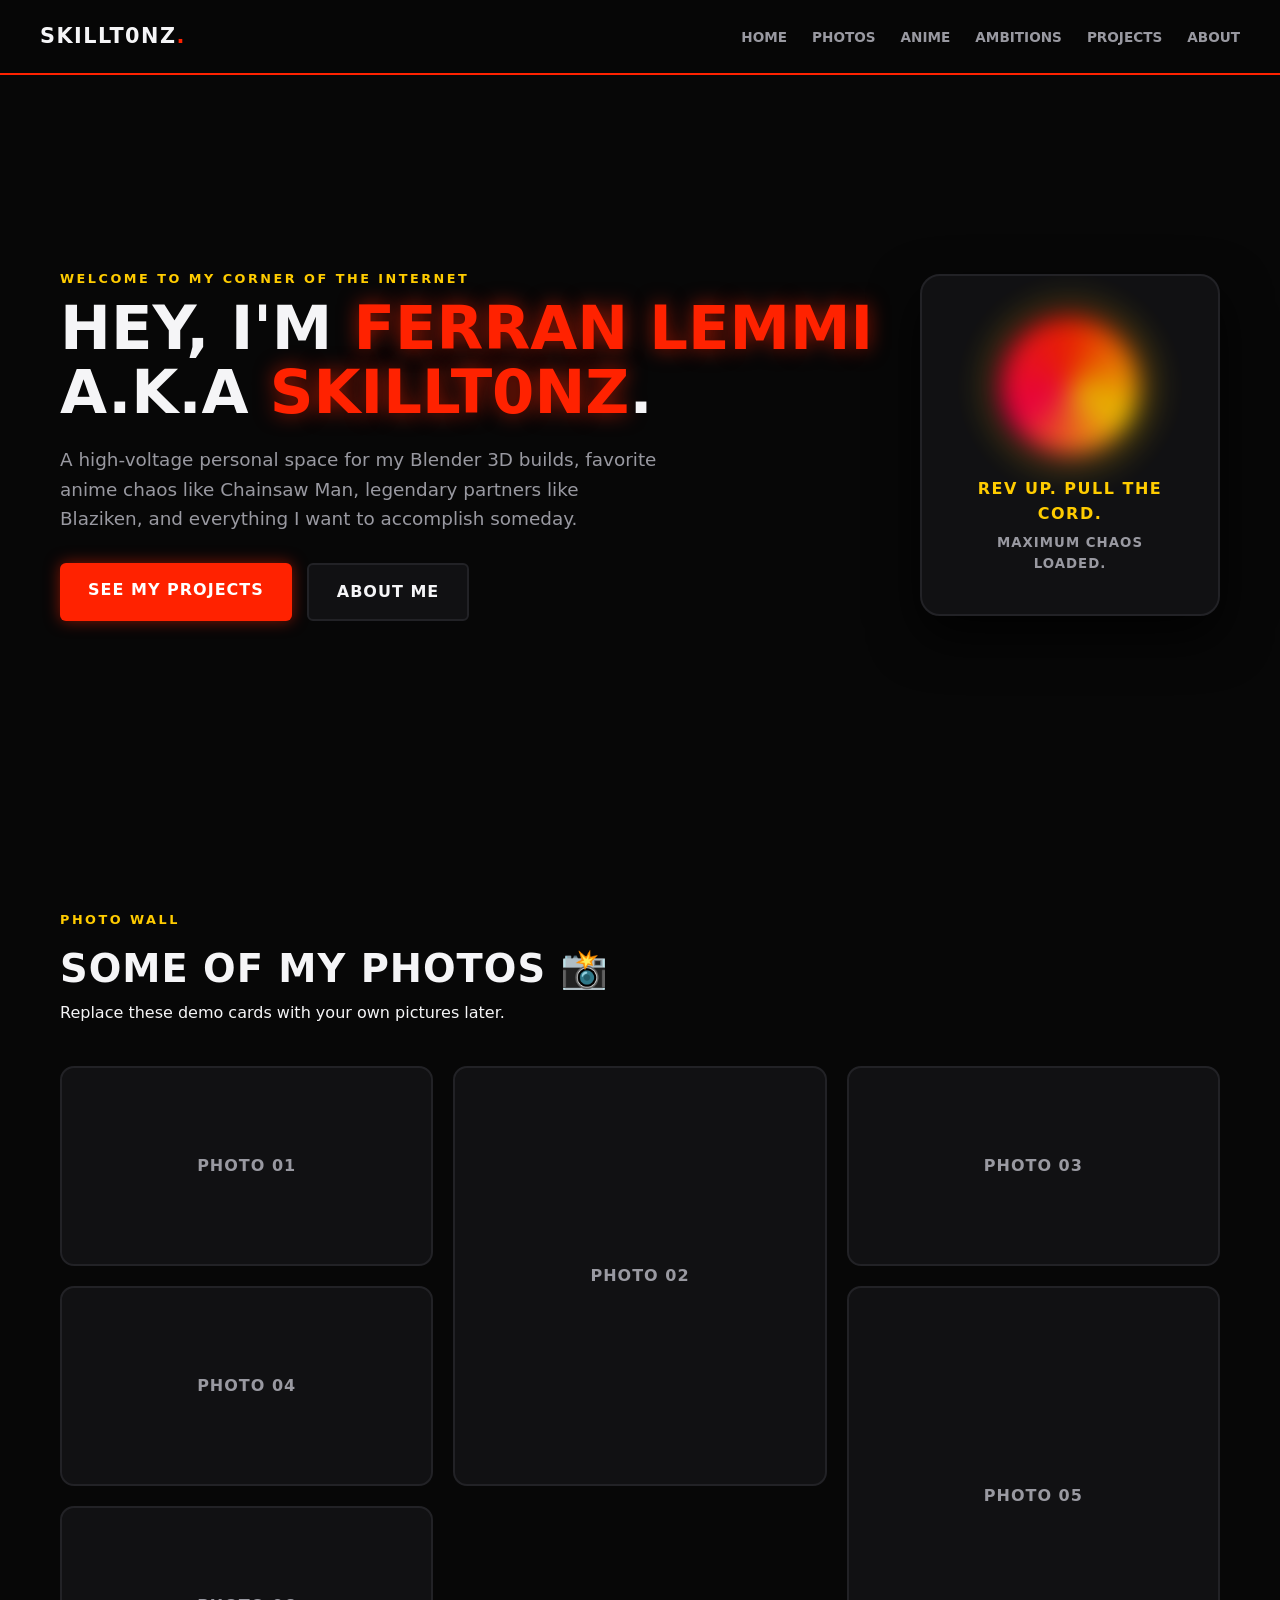
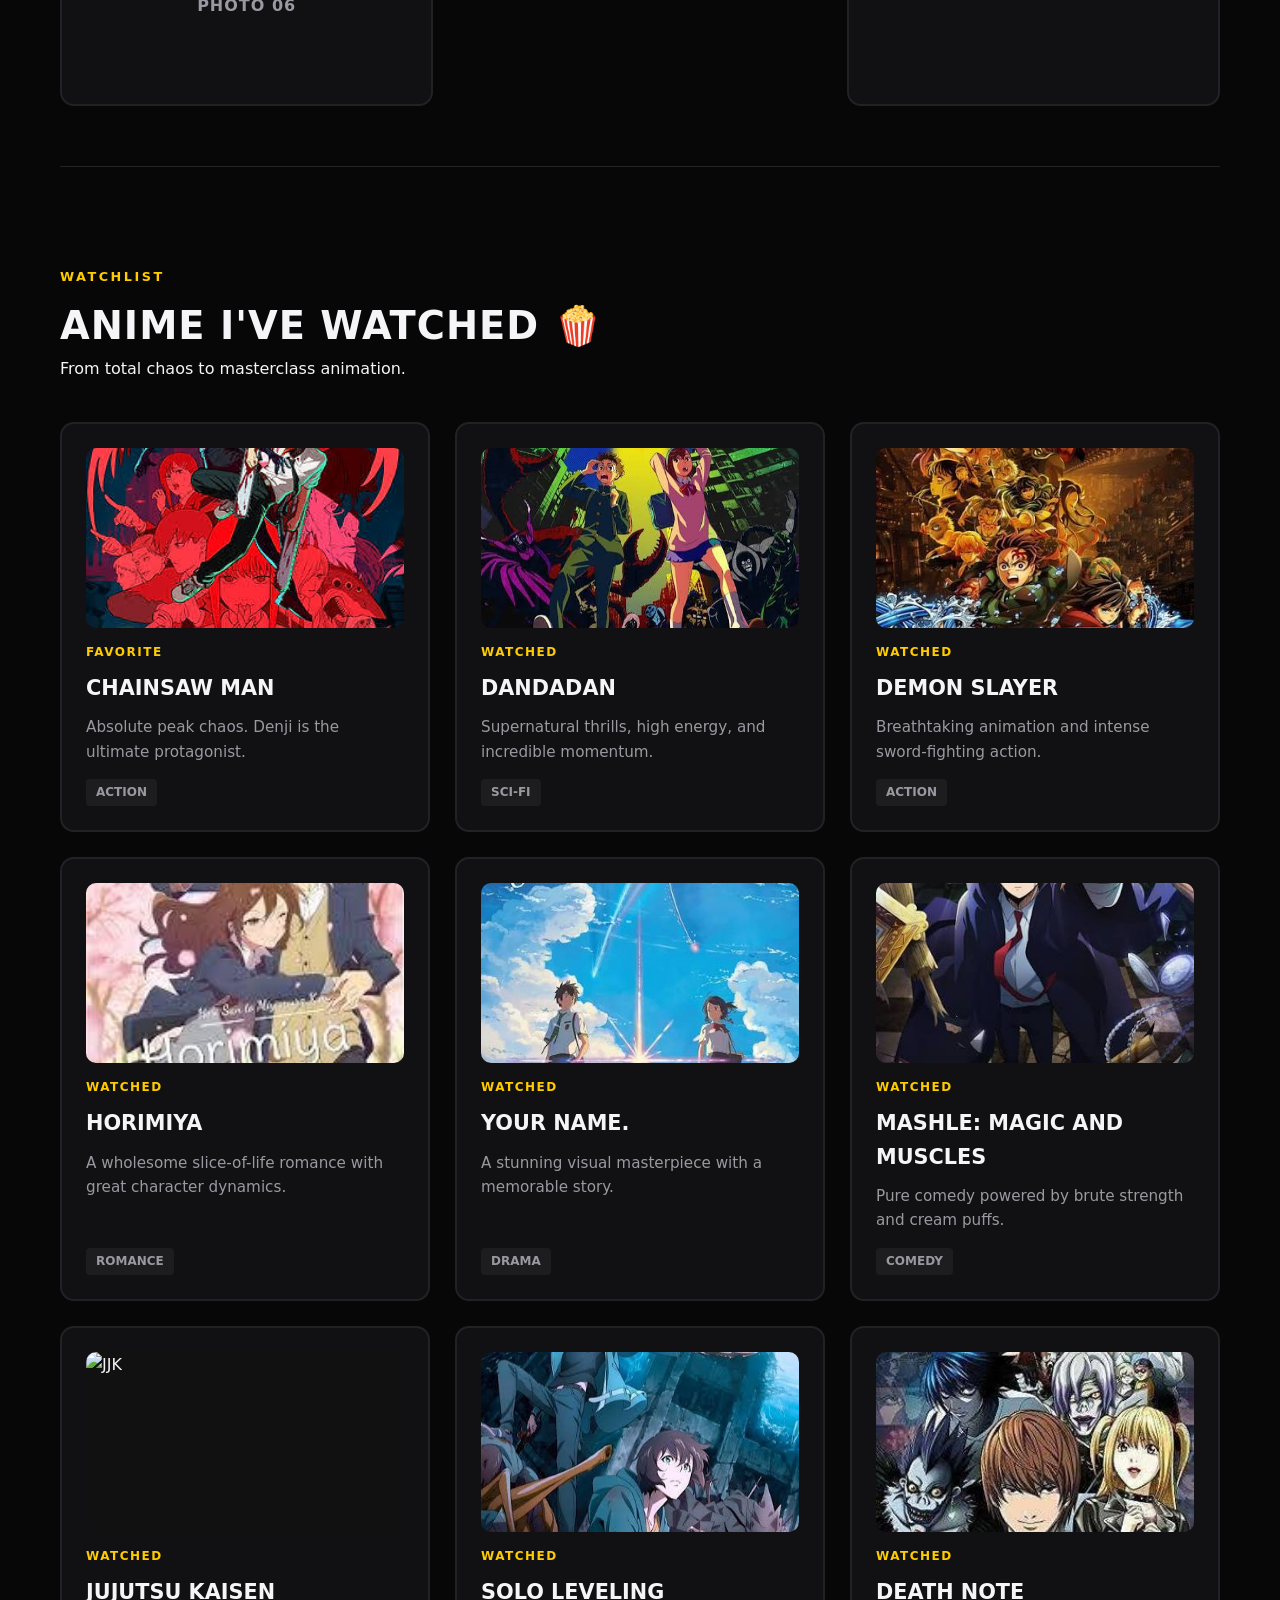
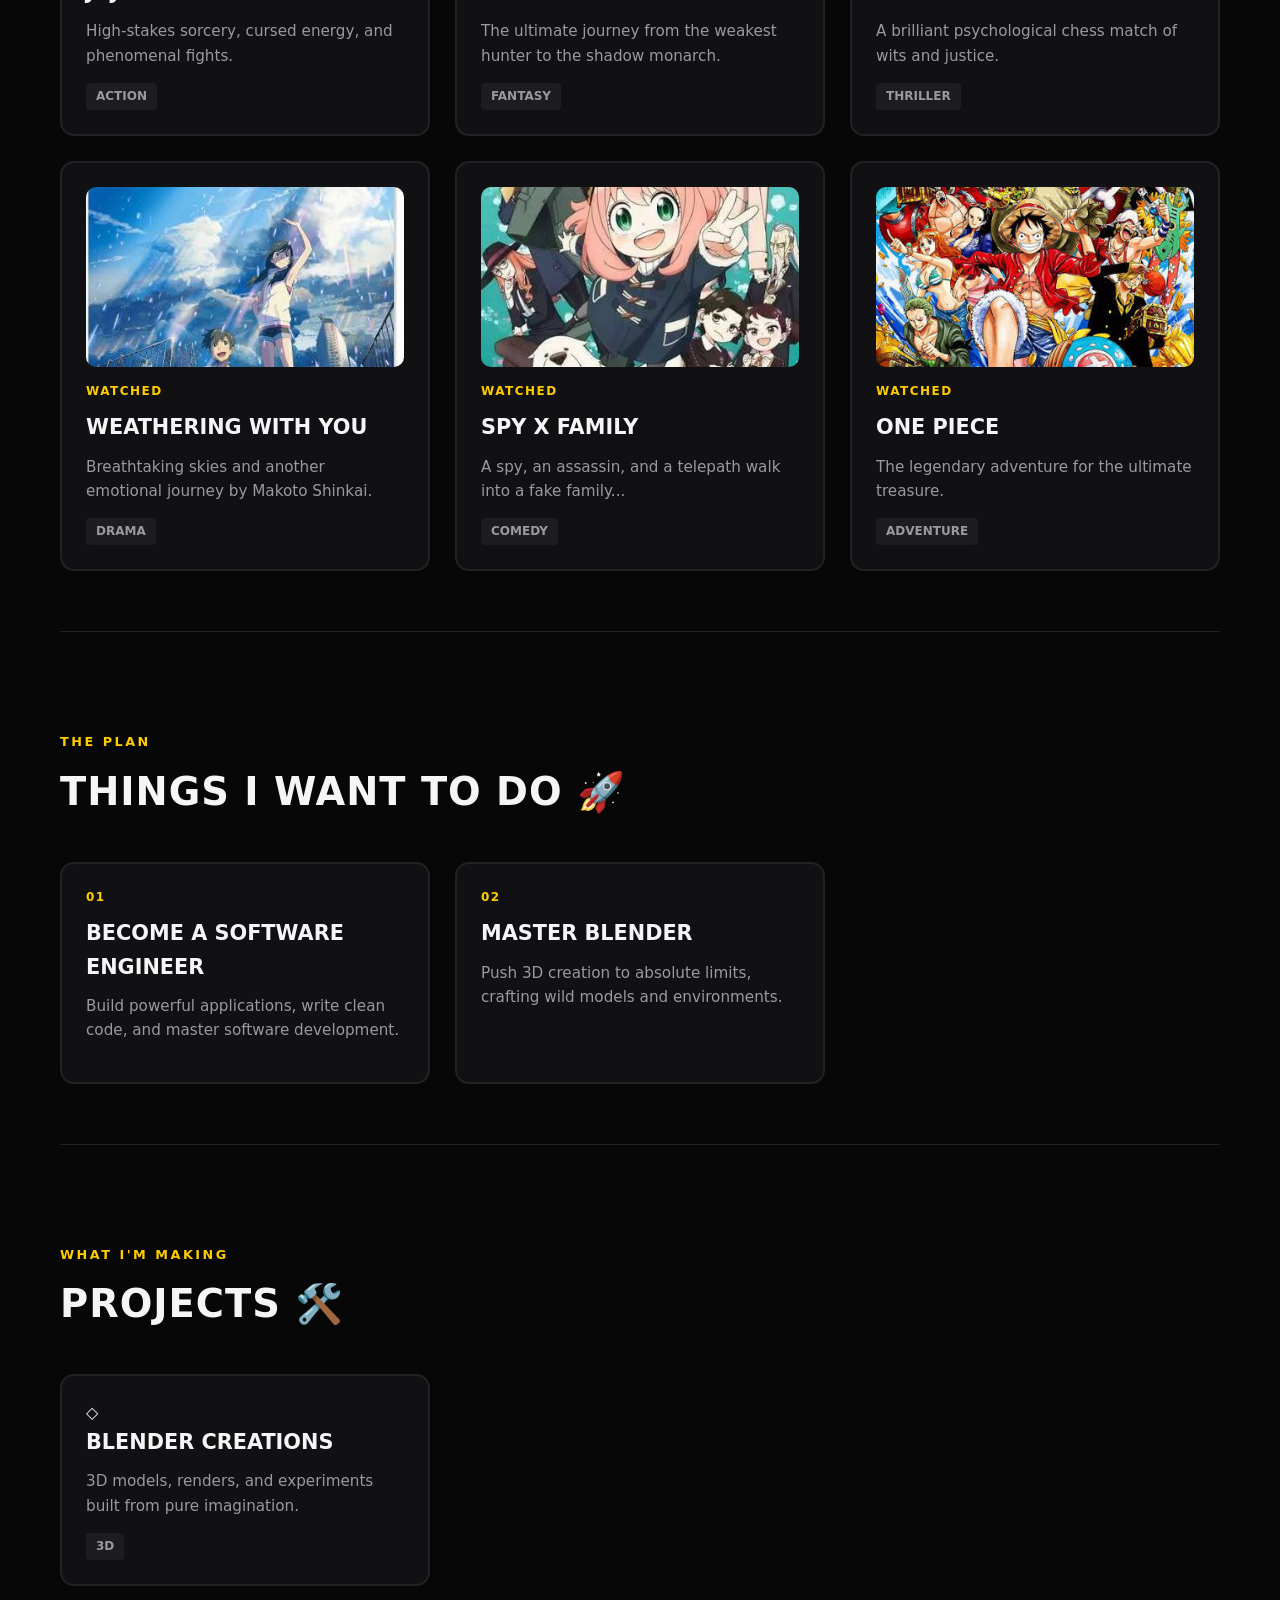
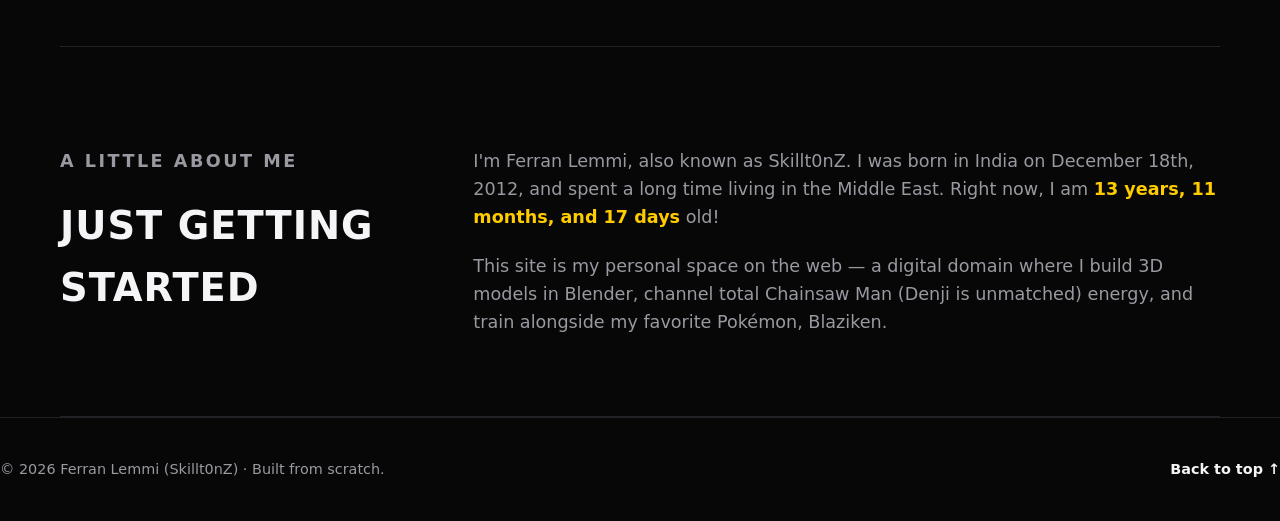
==== index.html @ 0737b14d "Add files via upload" ====
<!DOCTYPE html>
<html lang="en">
<head>
<meta charset="UTF-8"><meta name="viewport" content="width=device-width, initial-scale=1.0">
<title>Ferran Lemmi (Skillt0nZ) — The Chainsaw Domain</title>
<style>
  :root {
    --bg: #070707;
    --card-bg: #111113;
    --text: #f5f5f7;
    --text-muted: #9999a1;
    --accent: #ff2200;
    --accent2: #ffcc00;
    --border: #222226;
  }
  
  * { box-sizing: border-box; margin: 0; padding: 0; font-family: system-ui, -apple-system, sans-serif; scroll-behavior: smooth; }
  body { background-color: var(--bg); color: var(--text); line-height: 1.6; }

  header.nav {
    position: fixed; top: 0; left: 0; width: 100%; display: flex; justify-content: space-between; align-items: center;
    padding: 20px 40px; background: rgba(7, 7, 7, 0.9); backdrop-filter: blur(12px); border-bottom: 2px solid var(--accent); z-index: 1000;
  }
  .logo { font-weight: 900; font-size: 1.3rem; color: var(--text); text-decoration: none; letter-spacing: 1.5px; text-transform: uppercase; }
  .logo span { color: var(--accent); }
  nav a { color: var(--text-muted); text-decoration: none; margin-left: 25px; font-weight: 700; font-size: 0.85rem; text-transform: uppercase; transition: color 0.2s; }
  nav a:hover { color: var(--accent2); }

  main { max-width: 1200px; margin: 0 auto; padding: 0 20px; }
  
  .section { padding: 100px 0 60px 0; border-bottom: 1px solid var(--border); }
  .section-heading { margin-bottom: 40px; }
  .eyebrow { color: var(--accent2); font-size: 0.8rem; font-weight: 900; letter-spacing: 2.5px; text-transform: uppercase; margin-bottom: 8px; }
  h2 { font-size: 2.4rem; font-weight: 900; text-transform: uppercase; letter-spacing: 1px; }

  .hero { min-height: 90vh; display: flex; align-items: center; justify-content: space-between; padding-top: 80px; gap: 40px; }
  .hero h1 { font-size: 3.8rem; font-weight: 900; line-height: 1.05; margin-bottom: 20px; text-transform: uppercase; }
  .hero h1 span { color: var(--accent); text-shadow: 0 0 20px rgba(255,34,0,0.6); }
  .hero-text { color: var(--text-muted); font-size: 1.15rem; max-width: 600px; margin-bottom: 30px; }
  .buttons { display: flex; gap: 15px; }
  .button { padding: 14px 28px; border-radius: 6px; font-weight: 800; text-decoration: none; text-transform: uppercase; letter-spacing: 1px; transition: transform 0.2s, background 0.2s; }
  .button.primary { background: var(--accent); color: white; box-shadow: 0 0 15px rgba(255,34,0,0.5); }
  .button.secondary { background: var(--card-bg); color: var(--text); border: 2px solid var(--border); }
  .button:hover { transform: translateY(-3px); }

  .hero-card {
    background: var(--card-bg); border: 2px solid var(--border); border-radius: 20px; padding: 40px;
    display: flex; flex-direction: column; align-items: center; text-align: center; min-width: 300px; box-shadow: 0 20px 50px rgba(0,0,0,0.8);
  }
  
  .hero-card .orb {
    width: 140px; height: 140px;
    background: conic-gradient(from 0deg at 50% 50%, var(--accent), var(--accent2), #ff0044, var(--accent));
    border-radius: 50%; position: relative; filter: blur(12px); opacity: 0.9;
    animation: spinOrb 4s linear infinite, pulseGlow 2s ease-in-out infinite alternate;
    margin-bottom: 20px;
  }
  .hero-card .orb::before {
    content: ''; position: absolute; inset: -18px; border: 3px solid var(--accent2);
    border-radius: 50%; animation: reverseSpin 8s linear infinite; opacity: 0.7;
  }
  @keyframes spinOrb { 0% { transform: rotate(0deg) scale(1); } 50% { transform: rotate(180deg) scale(1.15); } 100% { transform: rotate(360deg) scale(1); } }
  @keyframes reverseSpin { 0% { transform: rotate(360deg); } 100% { transform: rotate(0deg); } }
  @keyframes pulseGlow { 0% { filter: blur(8px); opacity: 0.7; } 100% { filter: blur(18px); opacity: 1; } }

  .hero-card p { font-weight: 900; letter-spacing: 1.5px; text-transform: uppercase; margin-bottom: 5px; color: var(--accent2); }
  .hero-card small { color: var(--text-muted); font-weight: 600; text-transform: uppercase; letter-spacing: 1px; }

  .grid { display: grid; grid-template-columns: repeat(auto-fill, minmax(280px, 1fr)); gap: 25px; }
  article { background: var(--card-bg); border: 2px solid var(--border); border-radius: 14px; padding: 24px; display: flex; flex-direction: column; transition: transform 0.2s, border-color 0.2s; }
  article:hover { transform: translateY(-5px); border-color: var(--accent); }
  article b { font-size: 0.75rem; color: var(--accent2); letter-spacing: 1.5px; margin-bottom: 10px; font-weight: 900; }
  article h3 { font-size: 1.3rem; margin-bottom: 10px; text-transform: uppercase; }
  article p { color: var(--text-muted); font-size: 0.95rem; flex-grow: 1; margin-bottom: 15px; }
  article em { font-style: normal; font-size: 0.75rem; background: rgba(255,255,255,0.05); padding: 4px 10px; border-radius: 4px; align-self: flex-start; color: var(--text-muted); font-weight: 700; }

  .gallery { display: grid; grid-template-columns: repeat(3, 1fr); gap: 20px; }
  .photo-card { background: var(--card-bg); border: 2px solid var(--border); height: 200px; border-radius: 14px; display: flex; align-items: center; justify-content: center; color: var(--text-muted); font-weight: 800; letter-spacing: 1px; }
  .photo-card.tall { height: 420px; grid-row: span 2; }

  .about { display: grid; grid-template-columns: 1fr 2fr; gap: 40px; }
  .about p { color: var(--text-muted); margin-bottom: 20px; font-size: 1.1rem; }

  footer { padding: 40px 0; display: flex; justify-content: space-between; align-items: center; color: var(--text-muted); font-size: 0.9rem; border-top: 1px solid var(--border); }
  footer a { color: var(--text); text-decoration: none; font-weight: 700; }
</style>
</head>
<body>
<header class="nav"><a class="logo" href="#home">Skillt0nZ<span>.</span></a><nav><a href="#home">Home</a><a href="#photos">Photos</a><a href="#anime">Anime</a><a href="#ambitions">Ambitions</a><a href="#projects">Projects</a><a href="#about">About</a></nav></header>
<main>
<section id="home" class="hero"><div><p class="eyebrow">WELCOME TO MY CORNER OF THE INTERNET</p><h1>Hey, I'm <span>Ferran Lemmi</span> a.k.a <span>Skillt0nZ</span>.</h1><p class="hero-text">A high-voltage personal space for my Blender 3D builds, favorite anime chaos like Chainsaw Man, legendary partners like Blaziken, and everything I want to accomplish someday.</p><div class="buttons"><a class="button primary" href="#projects">See my projects</a><a class="button secondary" href="#about">About me</a></div></div><div class="hero-card"><div class="orb"></div><p>REV UP. PULL THE CORD.</p><small>Maximum chaos loaded.</small></div></section>

<section id="photos" class="section"><div class="section-heading"><p class="eyebrow">PHOTO WALL</p><h2>Some of my photos 📸</h2><p>Replace these demo cards with your own pictures later.</p></div><div class="gallery"><div class="photo-card"><span>PHOTO 01</span></div><div class="photo-card tall"><span>PHOTO 02</span></div><div class="photo-card"><span>PHOTO 03</span></div><div class="photo-card"><span>PHOTO 04</span></div><div class="photo-card tall"><span>PHOTO 05</span></div><div class="photo-card"><span>PHOTO 06</span></div></div></section>

<section id="anime" class="section"><div class="section-heading"><p class="eyebrow">WATCHLIST</p><h2>Anime I've Watched 🍿</h2><p>From total chaos to masterclass animation.</p></div><div class="grid">
<article>
  <div style="width:100%; height:180px; overflow:hidden; border-radius:10px; margin-bottom:15px; background:#111;"><img src="Images/chainsaw man.jpg" alt="Chainsaw Man" style="width:100%; height:100%; object-fit:cover;"></div>
  <b>FAVORITE</b><h3>Chainsaw Man</h3><p>Absolute peak chaos. Denji is the ultimate protagonist.</p><em>ACTION</em>
</article>
<article>
  <div style="width:100%; height:180px; overflow:hidden; border-radius:10px; margin-bottom:15px; background:#111;"><img src="Images/dandadan.jpg" alt="Dandadan" style="width:100%; height:100%; object-fit:cover;"></div>
  <b>WATCHED</b><h3>Dandadan</h3><p>Supernatural thrills, high energy, and incredible momentum.</p><em>SCI-FI</em>
</article>
<article>
  <div style="width:100%; height:180px; overflow:hidden; border-radius:10px; margin-bottom:15px; background:#111;"><img src="Images/demon slayer.jpg" alt="Demon Slayer" style="width:100%; height:100%; object-fit:cover;"></div>
  <b>WATCHED</b><h3>Demon Slayer</h3><p>Breathtaking animation and intense sword-fighting action.</p><em>ACTION</em>
</article>
<article>
  <div style="width:100%; height:180px; overflow:hidden; border-radius:10px; margin-bottom:15px; background:#111;"><img src="Images/horimya.jpg" alt="Horimiya" style="width:100%; height:100%; object-fit:cover;"></div>
  <b>WATCHED</b><h3>Horimiya</h3><p>A wholesome slice-of-life romance with great character dynamics.</p><em>ROMANCE</em>
</article>
<article>
  <div style="width:100%; height:180px; overflow:hidden; border-radius:10px; margin-bottom:15px; background:#111;"><img src="Images/your name.jpg" alt="Your Name." style="width:100%; height:100%; object-fit:cover;"></div>
  <b>WATCHED</b><h3>Your Name.</h3><p>A stunning visual masterpiece with a memorable story.</p><em>DRAMA</em>
</article>
<article>
  <div style="width:100%; height:180px; overflow:hidden; border-radius:10px; margin-bottom:15px; background:#111;"><img src="Images/mashle.jpg" alt="Mashle" style="width:100%; height:100%; object-fit:cover;"></div>
  <b>WATCHED</b><h3>Mashle: Magic and Muscles</h3><p>Pure comedy powered by brute strength and cream puffs.</p><em>COMEDY</em>
</article>
<article>
  <div style="width:100%; height:180px; overflow:hidden; border-radius:10px; margin-bottom:15px; background:#111;"><img src="Images/jjk.jpg" alt="JJK" style="width:100%; height:100%; object-fit:cover;"></div>
  <b>WATCHED</b><h3>Jujutsu Kaisen</h3><p>High-stakes sorcery, cursed energy, and phenomenal fights.</p><em>ACTION</em>
</article>
<article>
  <div style="width:100%; height:180px; overflow:hidden; border-radius:10px; margin-bottom:15px; background:#111;"><img src="Images/solo leveling.jpg" alt="Solo Leveling" style="width:100%; height:100%; object-fit:cover;"></div>
  <b>WATCHED</b><h3>Solo Leveling</h3><p>The ultimate journey from the weakest hunter to the shadow monarch.</p><em>FANTASY</em>
</article>
<article>
  <div style="width:100%; height:180px; overflow:hidden; border-radius:10px; margin-bottom:15px; background:#111;"><img src="Images/death note.jpg" alt="Death Note" style="width:100%; height:100%; object-fit:cover;"></div>
  <b>WATCHED</b><h3>Death Note</h3><p>A brilliant psychological chess match of wits and justice.</p><em>THRILLER</em>
</article>
<article>
  <div style="width:100%; height:180px; overflow:hidden; border-radius:10px; margin-bottom:15px; background:#111;"><img src="Images/weathering with you.jpg" alt="Weathering with You" style="width:100%; height:100%; object-fit:cover;"></div>
  <b>WATCHED</b><h3>Weathering With You</h3><p>Breathtaking skies and another emotional journey by Makoto Shinkai.</p><em>DRAMA</em>
</article>
<article>
  <div style="width:100%; height:180px; overflow:hidden; border-radius:10px; margin-bottom:15px; background:#111;"><img src="Images/spy x family.jpg" alt="Spy x Family" style="width:100%; height:100%; object-fit:cover;"></div>
  <b>WATCHED</b><h3>Spy x Family</h3><p>A spy, an assassin, and a telepath walk into a fake family...</p><em>COMEDY</em>
</article>
<article>
  <div style="width:100%; height:180px; overflow:hidden; border-radius:10px; margin-bottom:15px; background:#111;"><img src="Images/one piece.jpg" alt="One Piece" style="width:100%; height:100%; object-fit:cover;"></div>
  <b>WATCHED</b><h3>One Piece</h3><p>The legendary adventure for the ultimate treasure.</p><em>ADVENTURE</em>
</article>
</div></section>

<section id="ambitions" class="section"><div class="section-heading"><p class="eyebrow">THE PLAN</p><h2>Things I want to do 🚀</h2></div><div class="grid"><article><b>01</b><h3>Become a Software Engineer</h3><p>Build powerful applications, write clean code, and master software development.</p></article><article><b>02</b><h3>Master Blender</h3><p>Push 3D creation to absolute limits, crafting wild models and environments.</p></article></div></section>

<section id="projects" class="section"><div class="section-heading"><p class="eyebrow">WHAT I'M MAKING</p><h2>Projects 🛠️</h2></div><div class="grid"><article><div class="icon">◇</div><h3>Blender Creations</h3><p>3D models, renders, and experiments built from pure imagination.</p><em>3D</em></article></div></section>

<section id="about" class="section about"><div><p class="eyebrow">A LITTLE ABOUT ME</p><h2>Just getting started</h2></div><div><p>I'm Ferran Lemmi, also known as Skillt0nZ. I was born in India on December 18th, 2012, and spent a long time living in the Middle East. Right now, I am <span id="exact-age" style="color:var(--accent2); font-weight:bold;">calculating age...</span> old!</p><p>This site is my personal space on the web — a digital domain where I build 3D models in Blender, channel total Chainsaw Man (Denji is unmatched) energy, and train alongside my favorite Pokémon, Blaziken.</p></div></section>
</main><footer><p>© 2026 Ferran Lemmi (Skillt0nZ) · Built from scratch.</p><a href="#home">Back to top ↑</a></footer>

<script>
function updateAge() {
  const dob = new Date(2012, 11, 18);
  const now = new Date();

  let years = now.getFullYear() - dob.getFullYear();
  let months = now.getMonth() - dob.getMonth();
  let days = now.getDate() - dob.getDate();

  if (days < 0) {
    months--;
    const prevMonth = new Date(now.getFullYear(), now.getMonth(), 0);
    days += prevMonth.getDate();
  }

  if (months < 0) {
    years--;
    months += 12;
  }

  document.getElementById("exact-age").textContent = `${years} years, ${months} months, and ${days} days`;
}

updateAge();
</script>
</body></html>
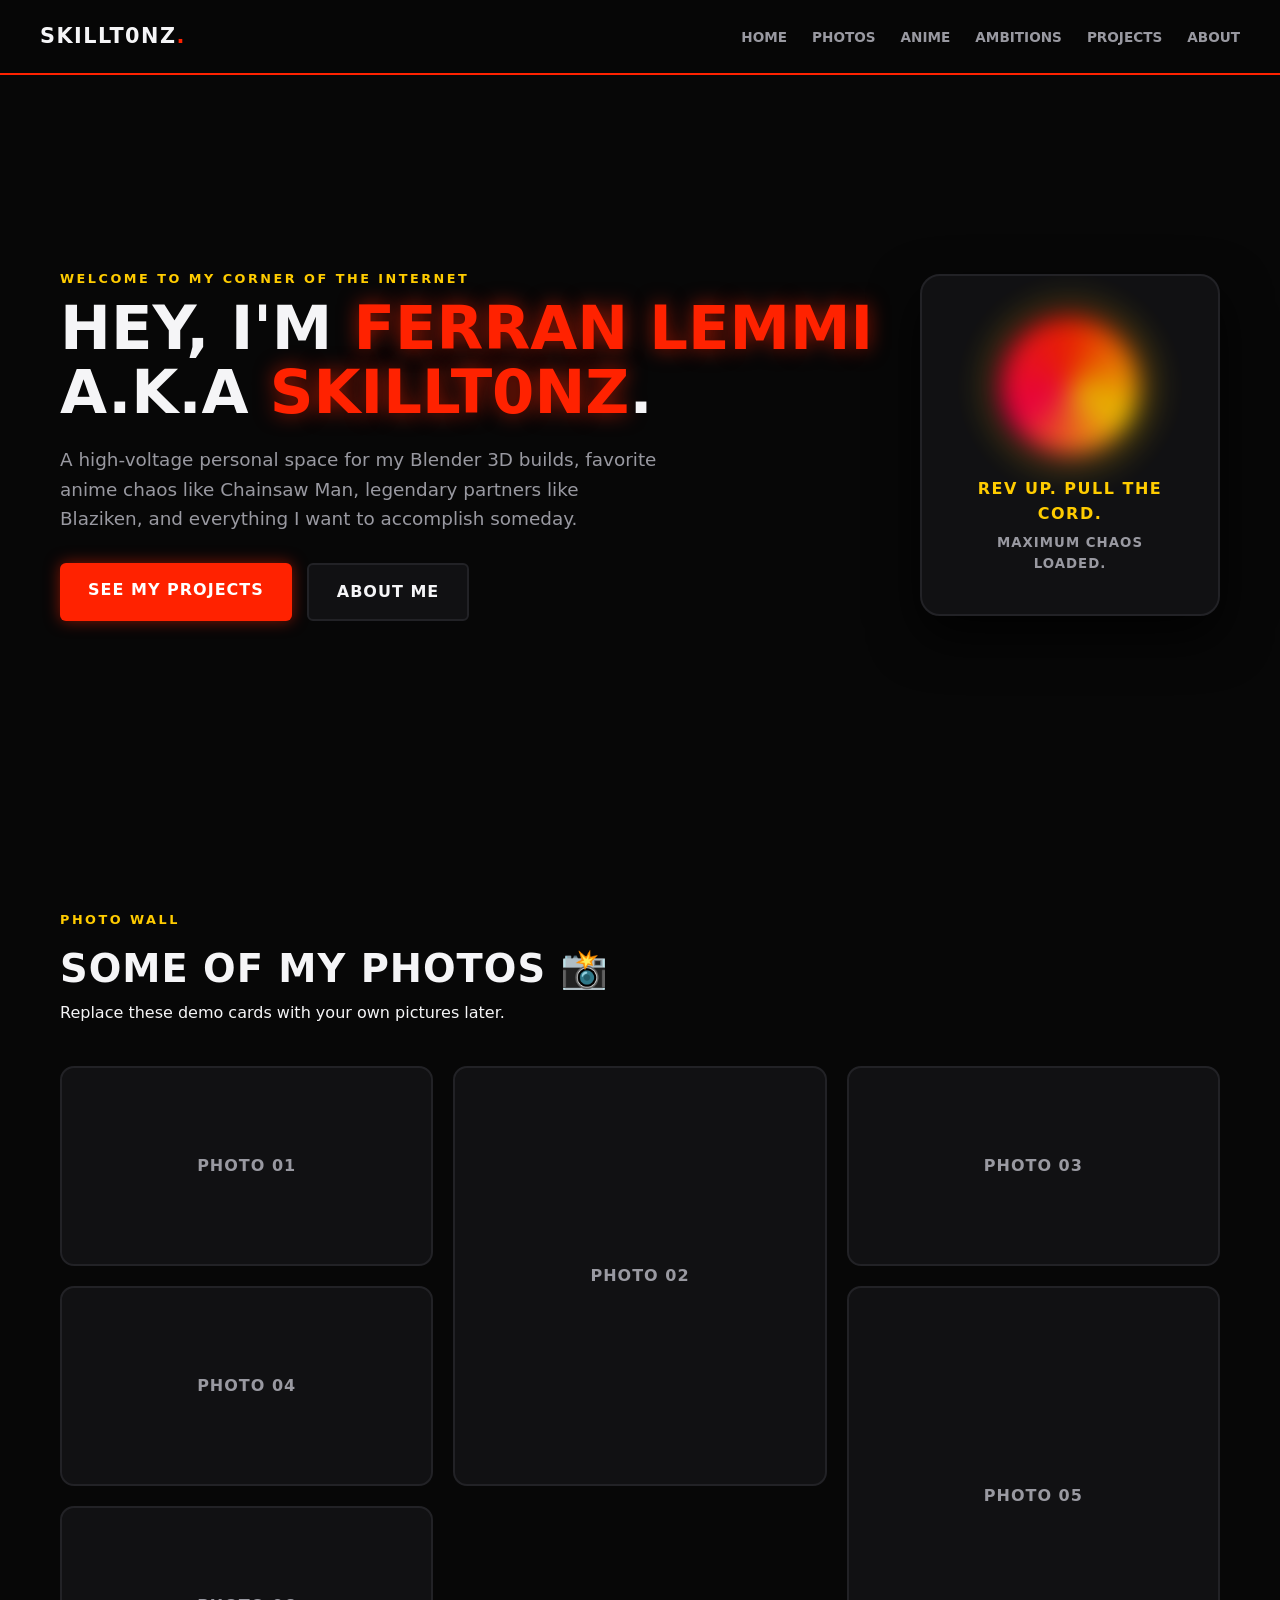
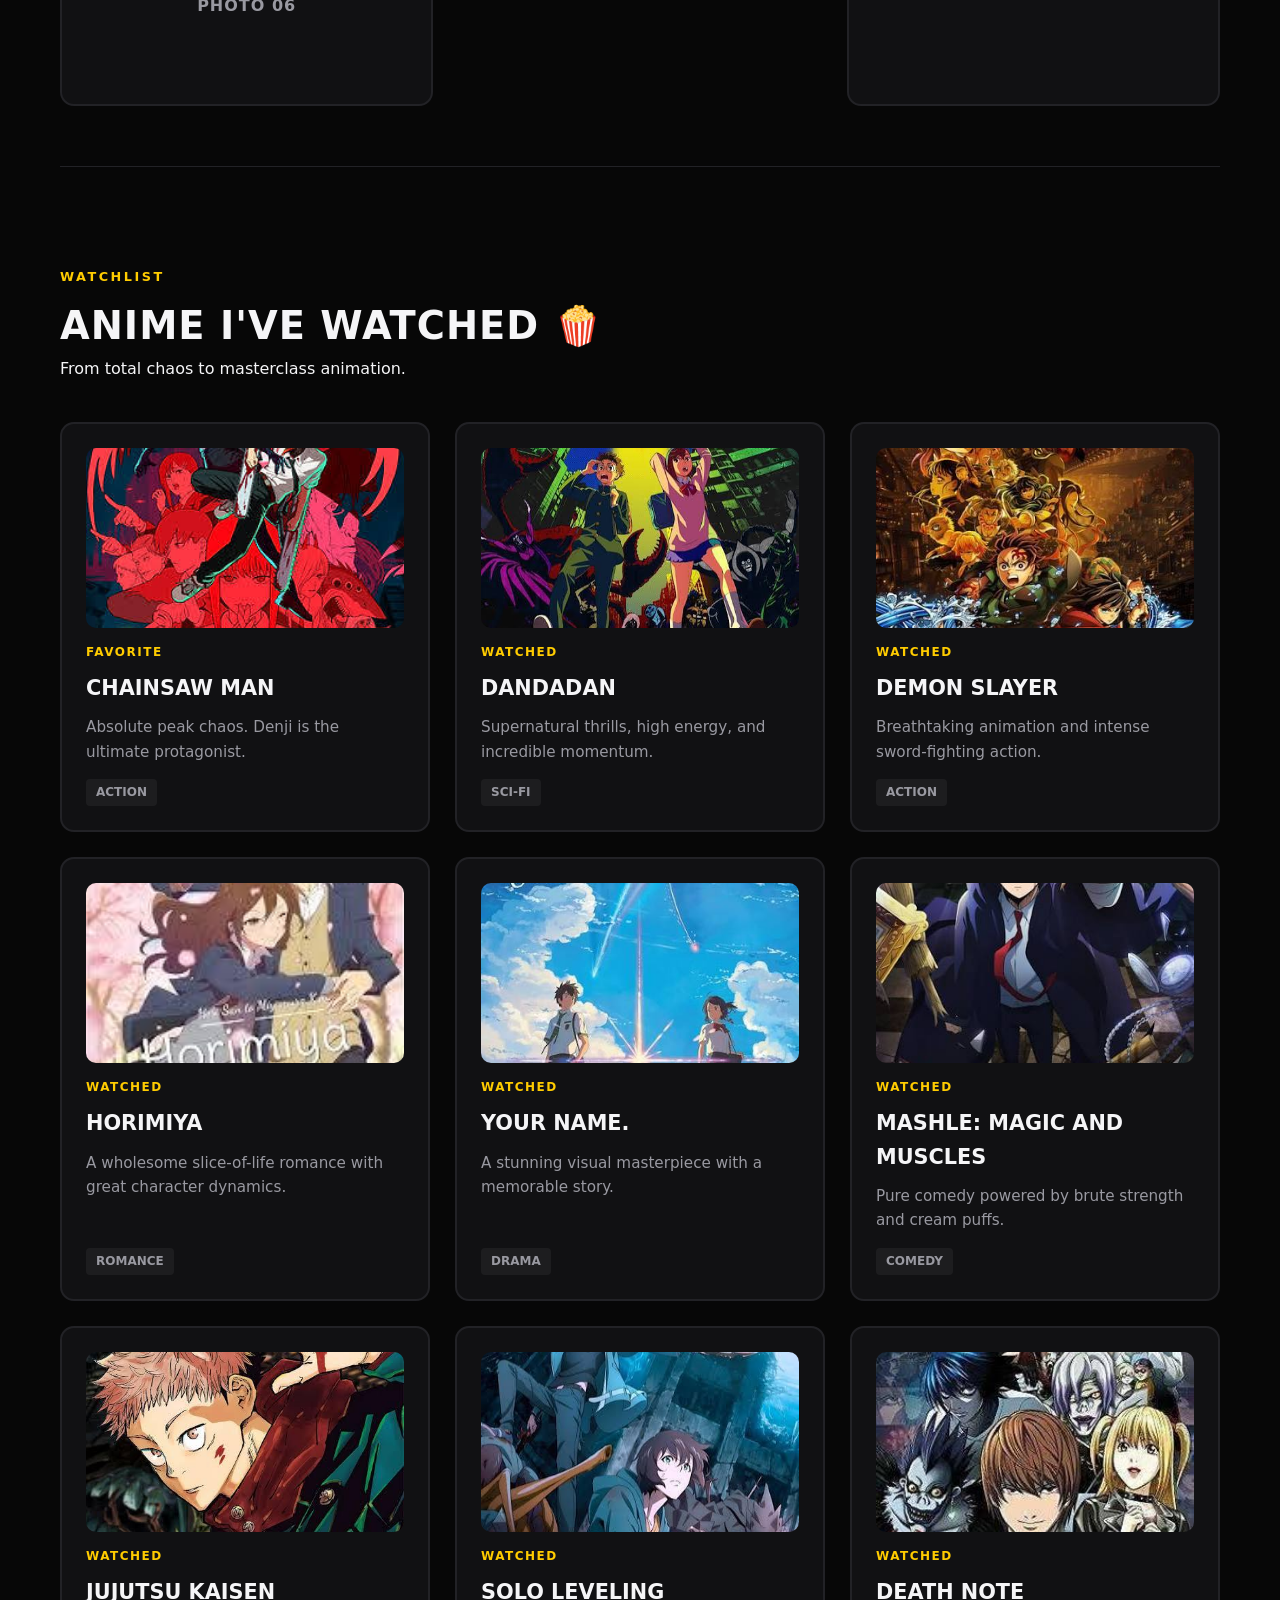
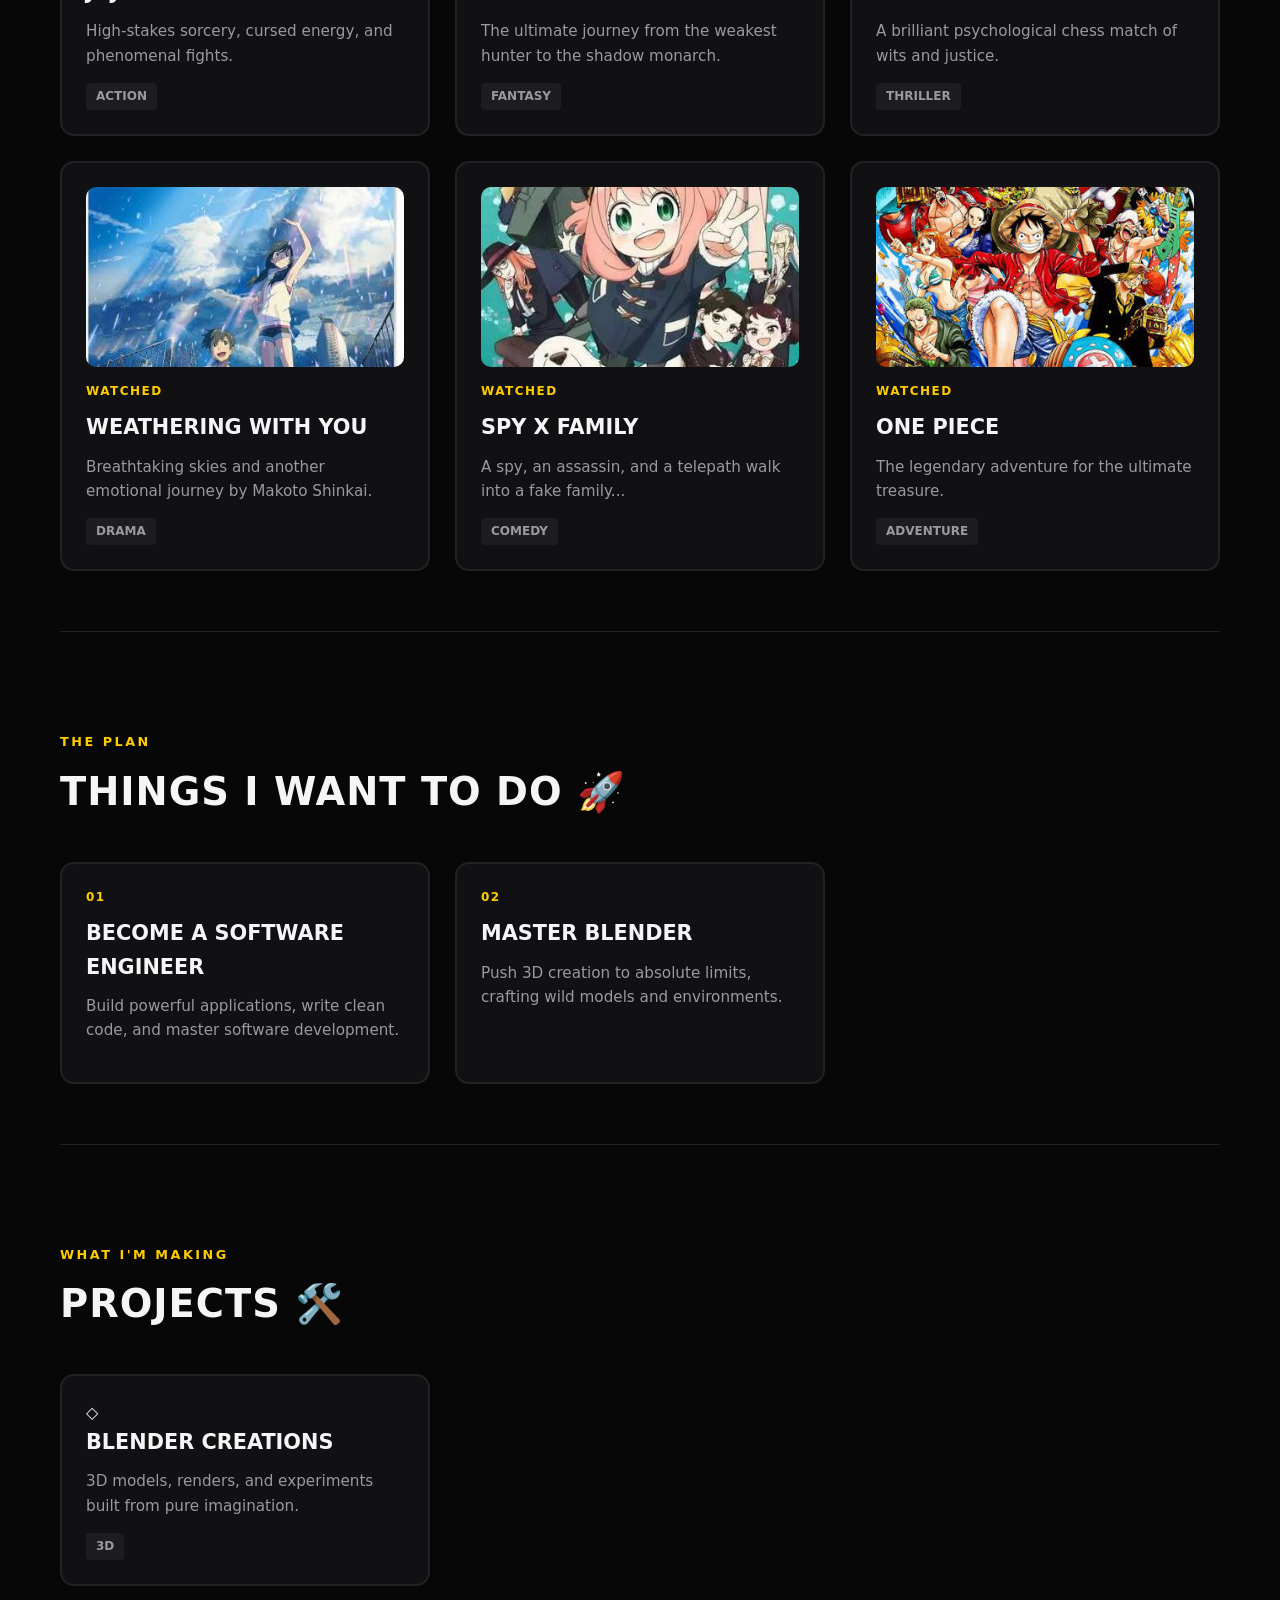
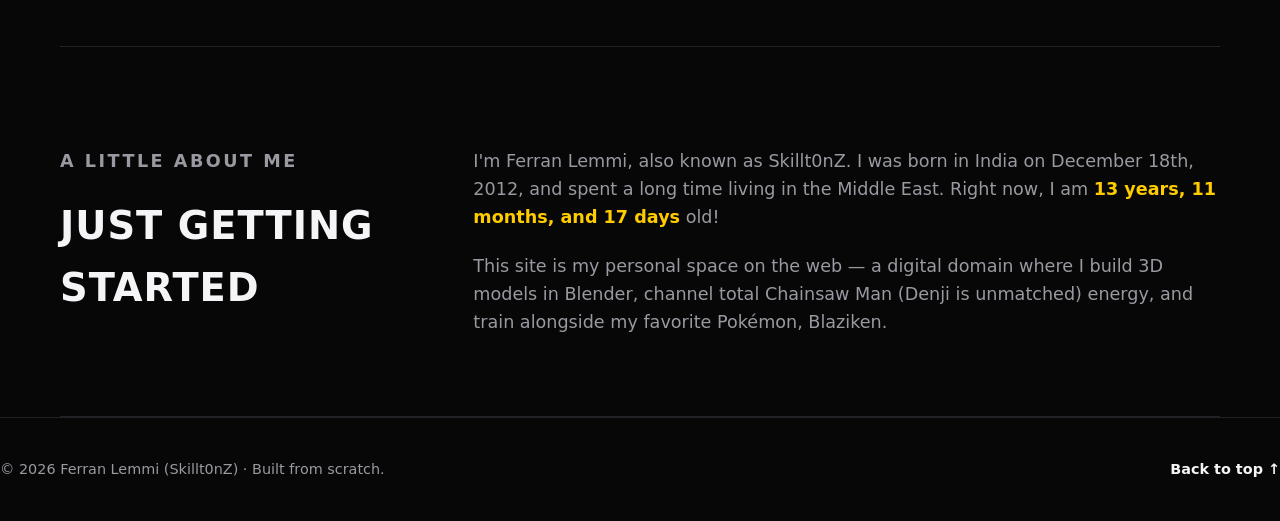
==== commit b99843d7: "Update index.html" ====
--- a/index.html
+++ b/index.html
@@ -118,7 +118,7 @@
   <b>WATCHED</b><h3>Mashle: Magic and Muscles</h3><p>Pure comedy powered by brute strength and cream puffs.</p><em>COMEDY</em>
 </article>
 <article>
-  <div style="width:100%; height:180px; overflow:hidden; border-radius:10px; margin-bottom:15px; background:#111;"><img src="Images/jjk.jpg" alt="JJK" style="width:100%; height:100%; object-fit:cover;"></div>
+  <div style="width:100%; height:180px; overflow:hidden; border-radius:10px; margin-bottom:15px; background:#111;"><img src="Images/JJK.jpg" alt="JJK" style="width:100%; height:100%; object-fit:cover;"></div>
   <b>WATCHED</b><h3>Jujutsu Kaisen</h3><p>High-stakes sorcery, cursed energy, and phenomenal fights.</p><em>ACTION</em>
 </article>
 <article>
@@ -175,4 +175,4 @@
 
 updateAge();
 </script>
-</body></html>+</body></html>
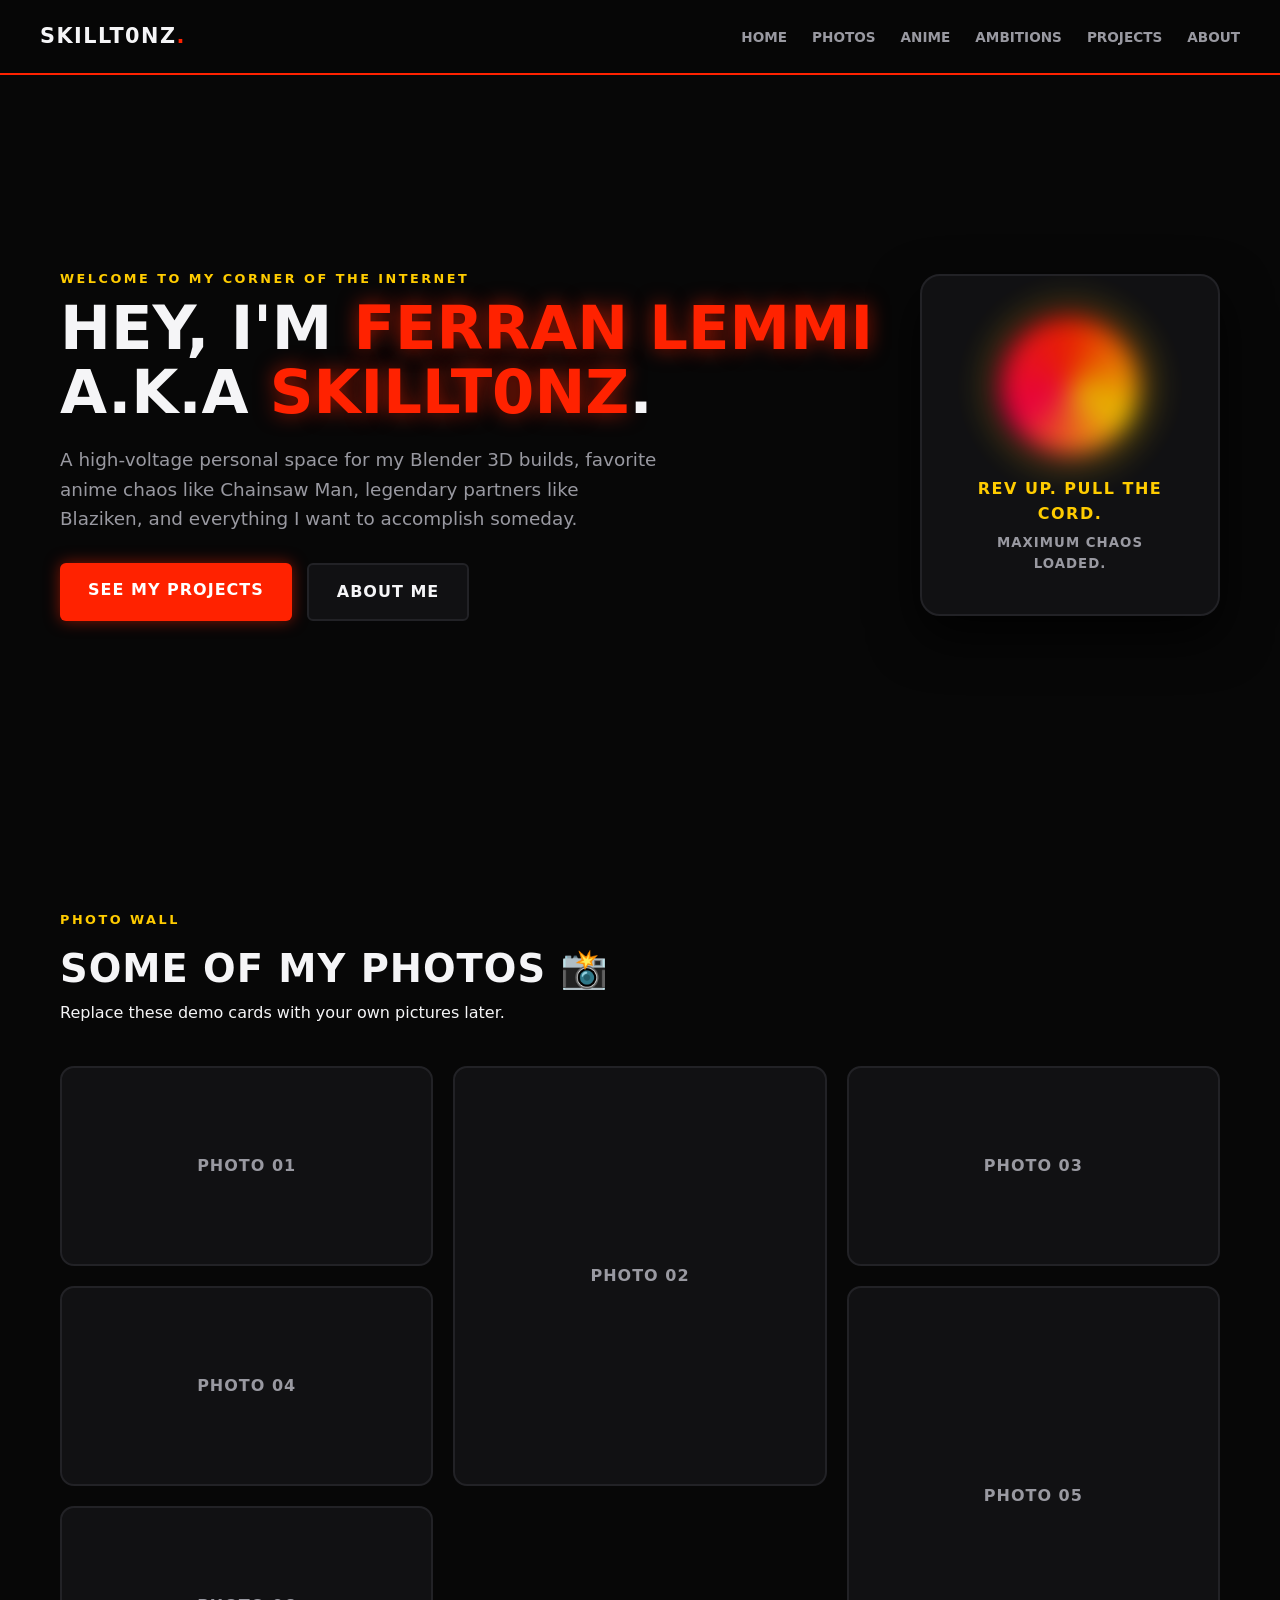
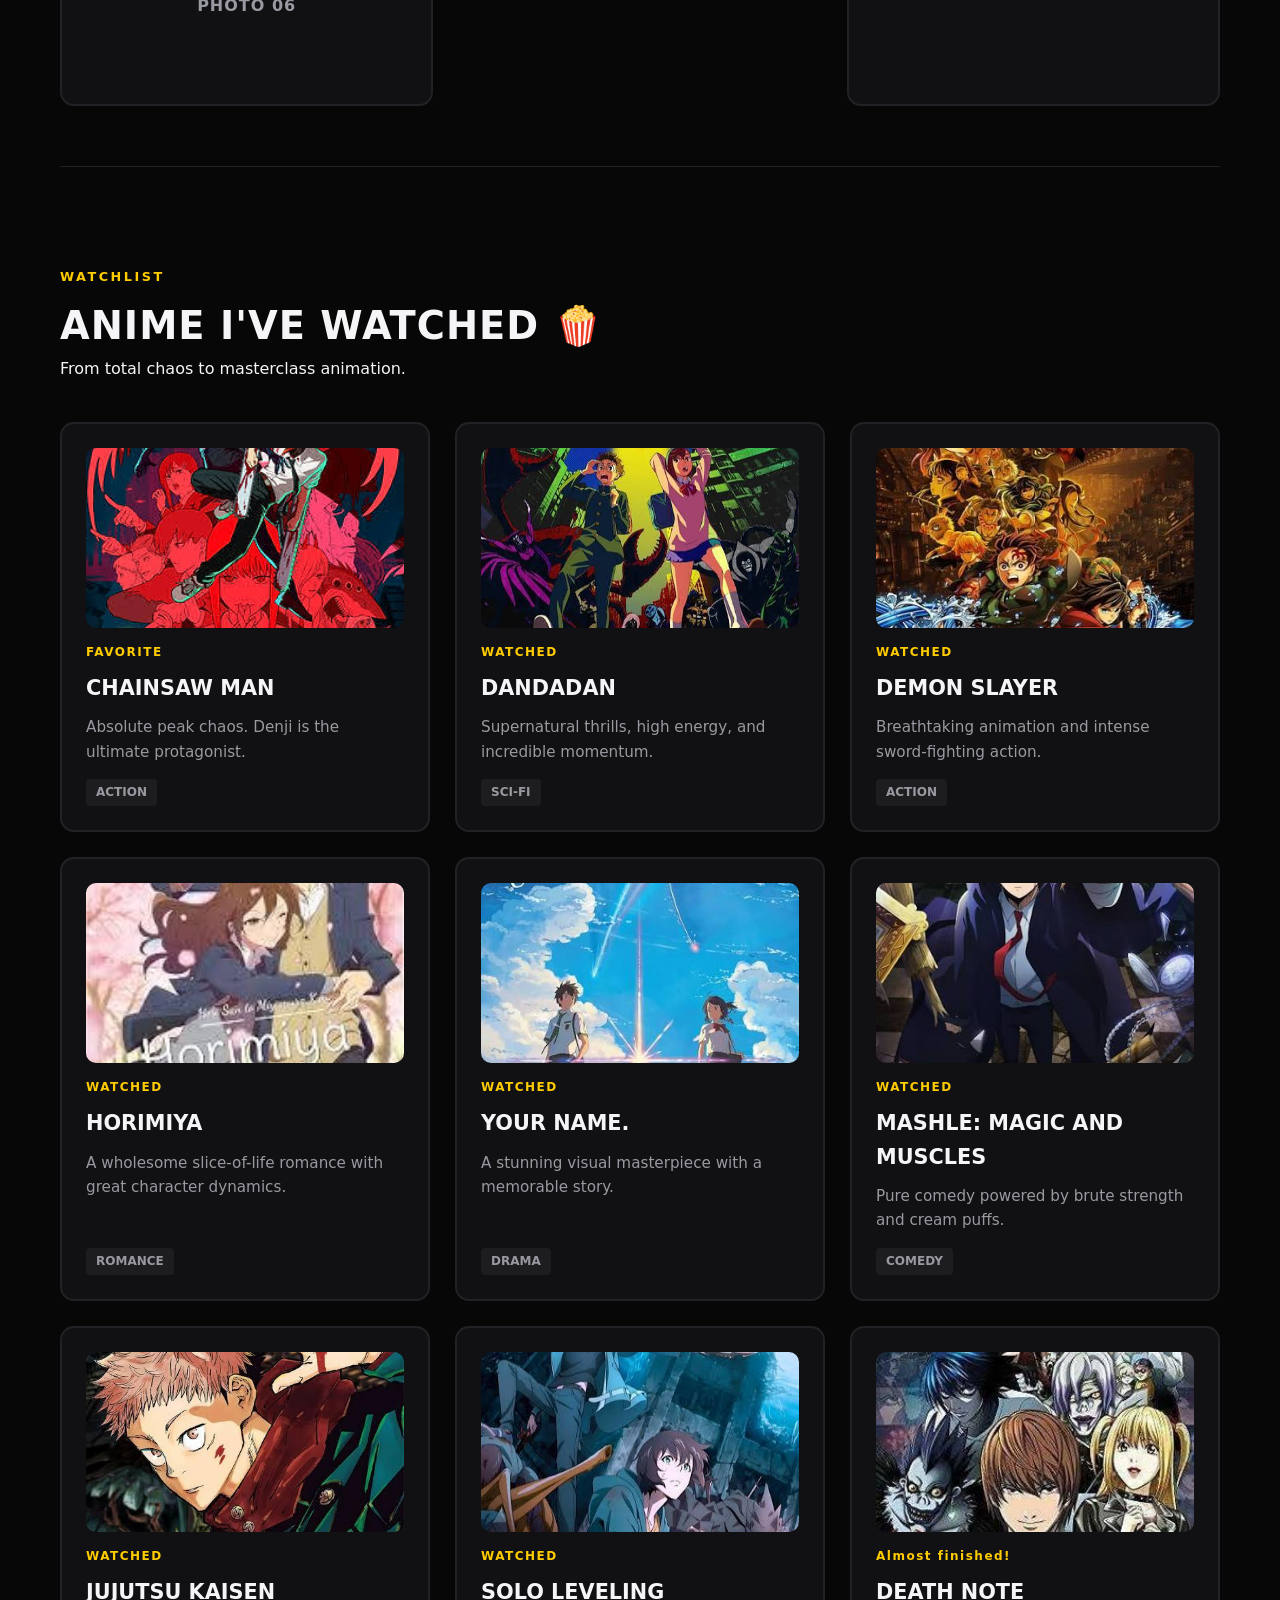
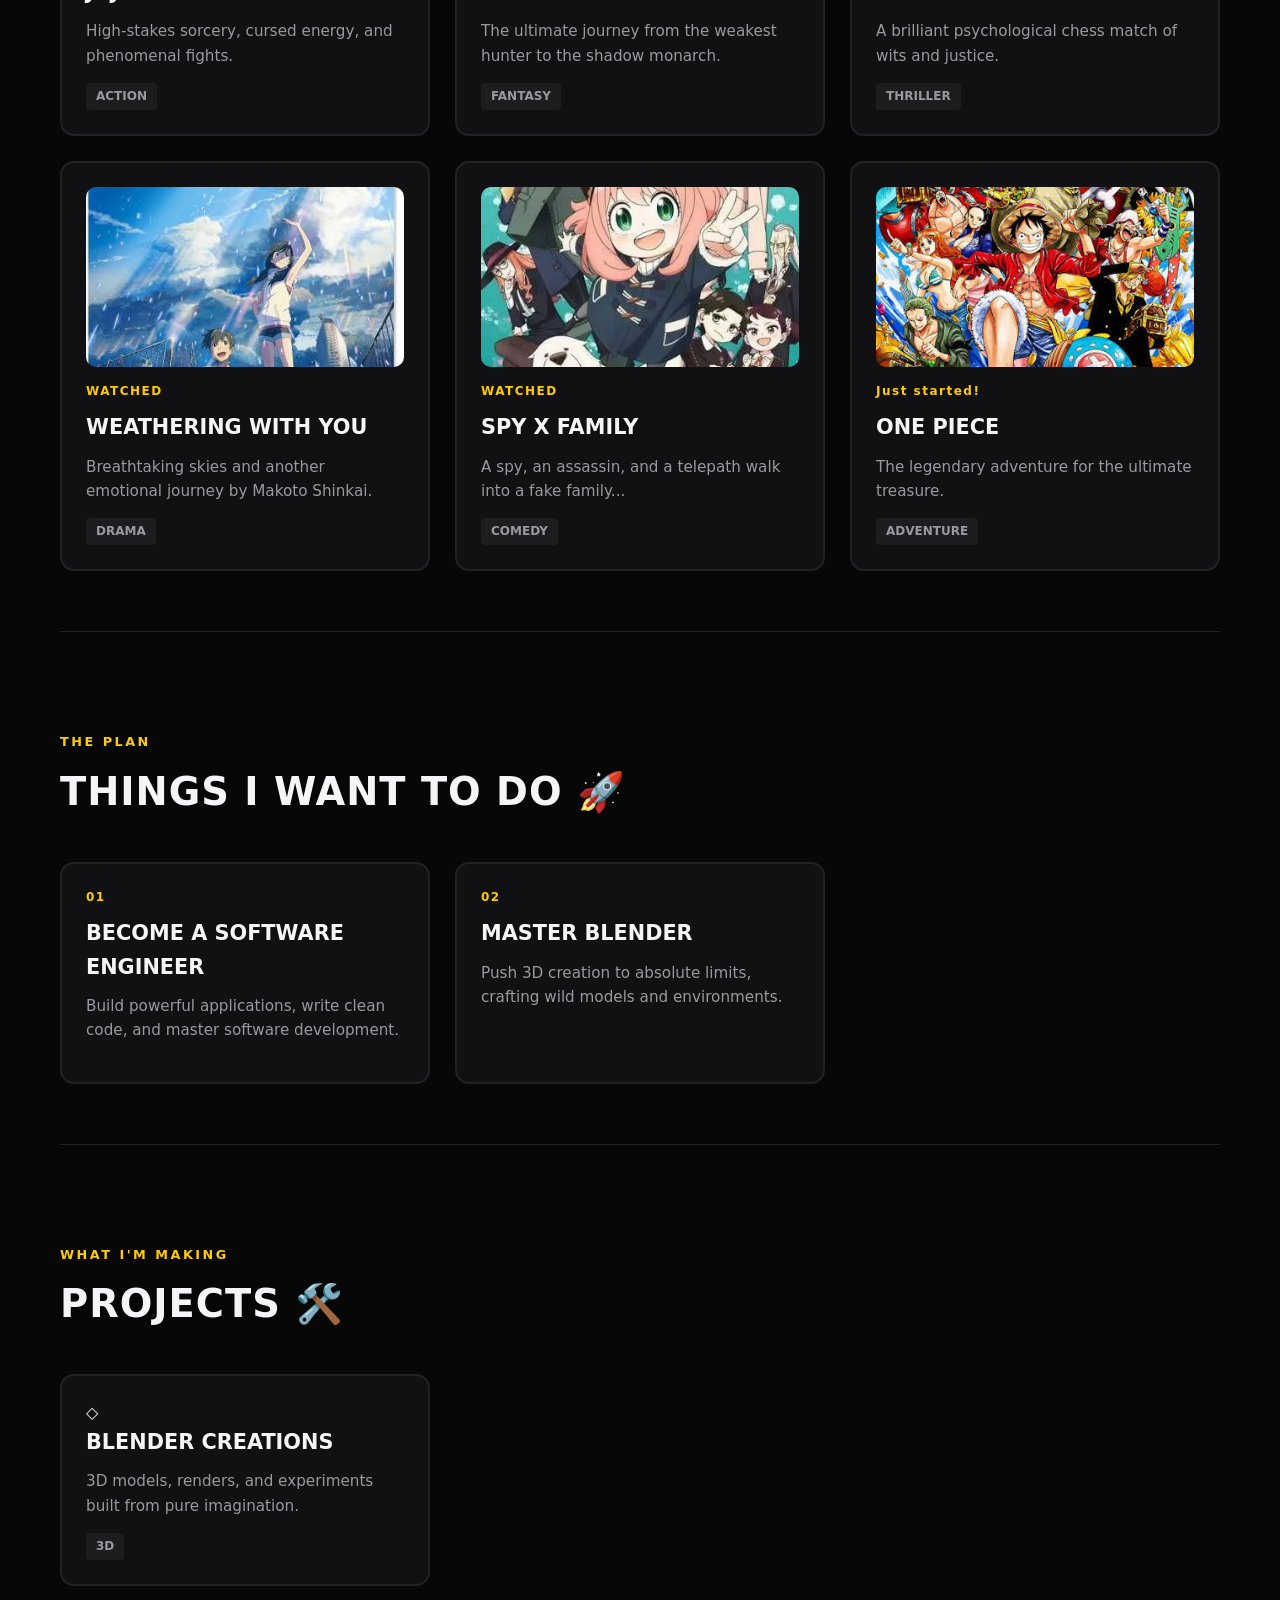
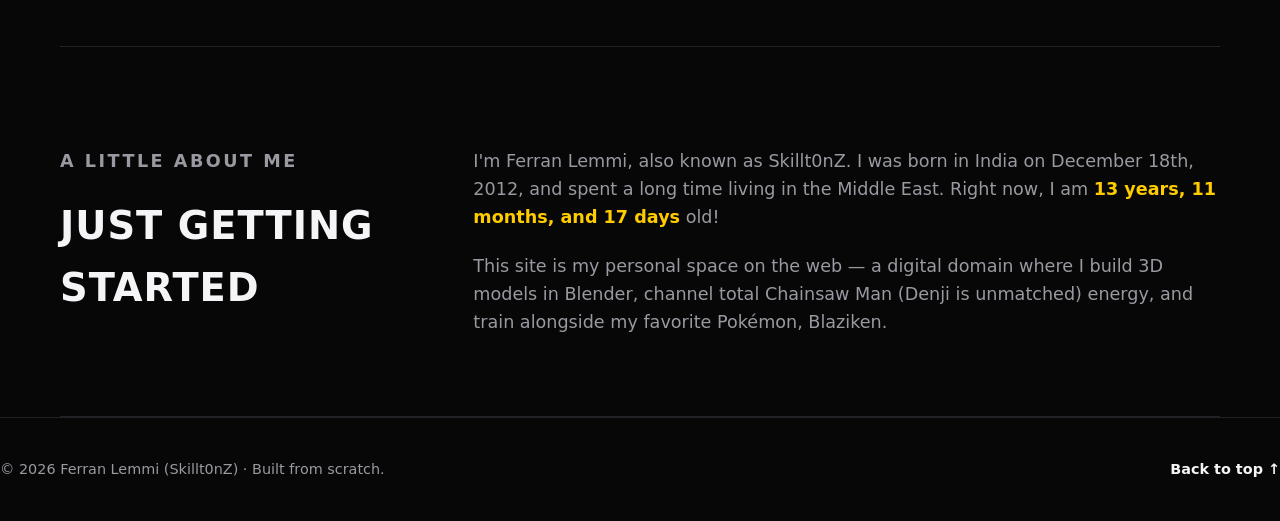
==== commit 973bfa28: "Update index.html" ====
--- a/index.html
+++ b/index.html
@@ -127,7 +127,7 @@
 </article>
 <article>
   <div style="width:100%; height:180px; overflow:hidden; border-radius:10px; margin-bottom:15px; background:#111;"><img src="Images/death note.jpg" alt="Death Note" style="width:100%; height:100%; object-fit:cover;"></div>
-  <b>WATCHED</b><h3>Death Note</h3><p>A brilliant psychological chess match of wits and justice.</p><em>THRILLER</em>
+  <b>Almost finished!</b><h3>Death Note</h3><p>A brilliant psychological chess match of wits and justice.</p><em>THRILLER</em>
 </article>
 <article>
   <div style="width:100%; height:180px; overflow:hidden; border-radius:10px; margin-bottom:15px; background:#111;"><img src="Images/weathering with you.jpg" alt="Weathering with You" style="width:100%; height:100%; object-fit:cover;"></div>
@@ -139,7 +139,7 @@
 </article>
 <article>
   <div style="width:100%; height:180px; overflow:hidden; border-radius:10px; margin-bottom:15px; background:#111;"><img src="Images/one piece.jpg" alt="One Piece" style="width:100%; height:100%; object-fit:cover;"></div>
-  <b>WATCHED</b><h3>One Piece</h3><p>The legendary adventure for the ultimate treasure.</p><em>ADVENTURE</em>
+  <b>Just started!</b><h3>One Piece</h3><p>The legendary adventure for the ultimate treasure.</p><em>ADVENTURE</em>
 </article>
 </div></section>
 
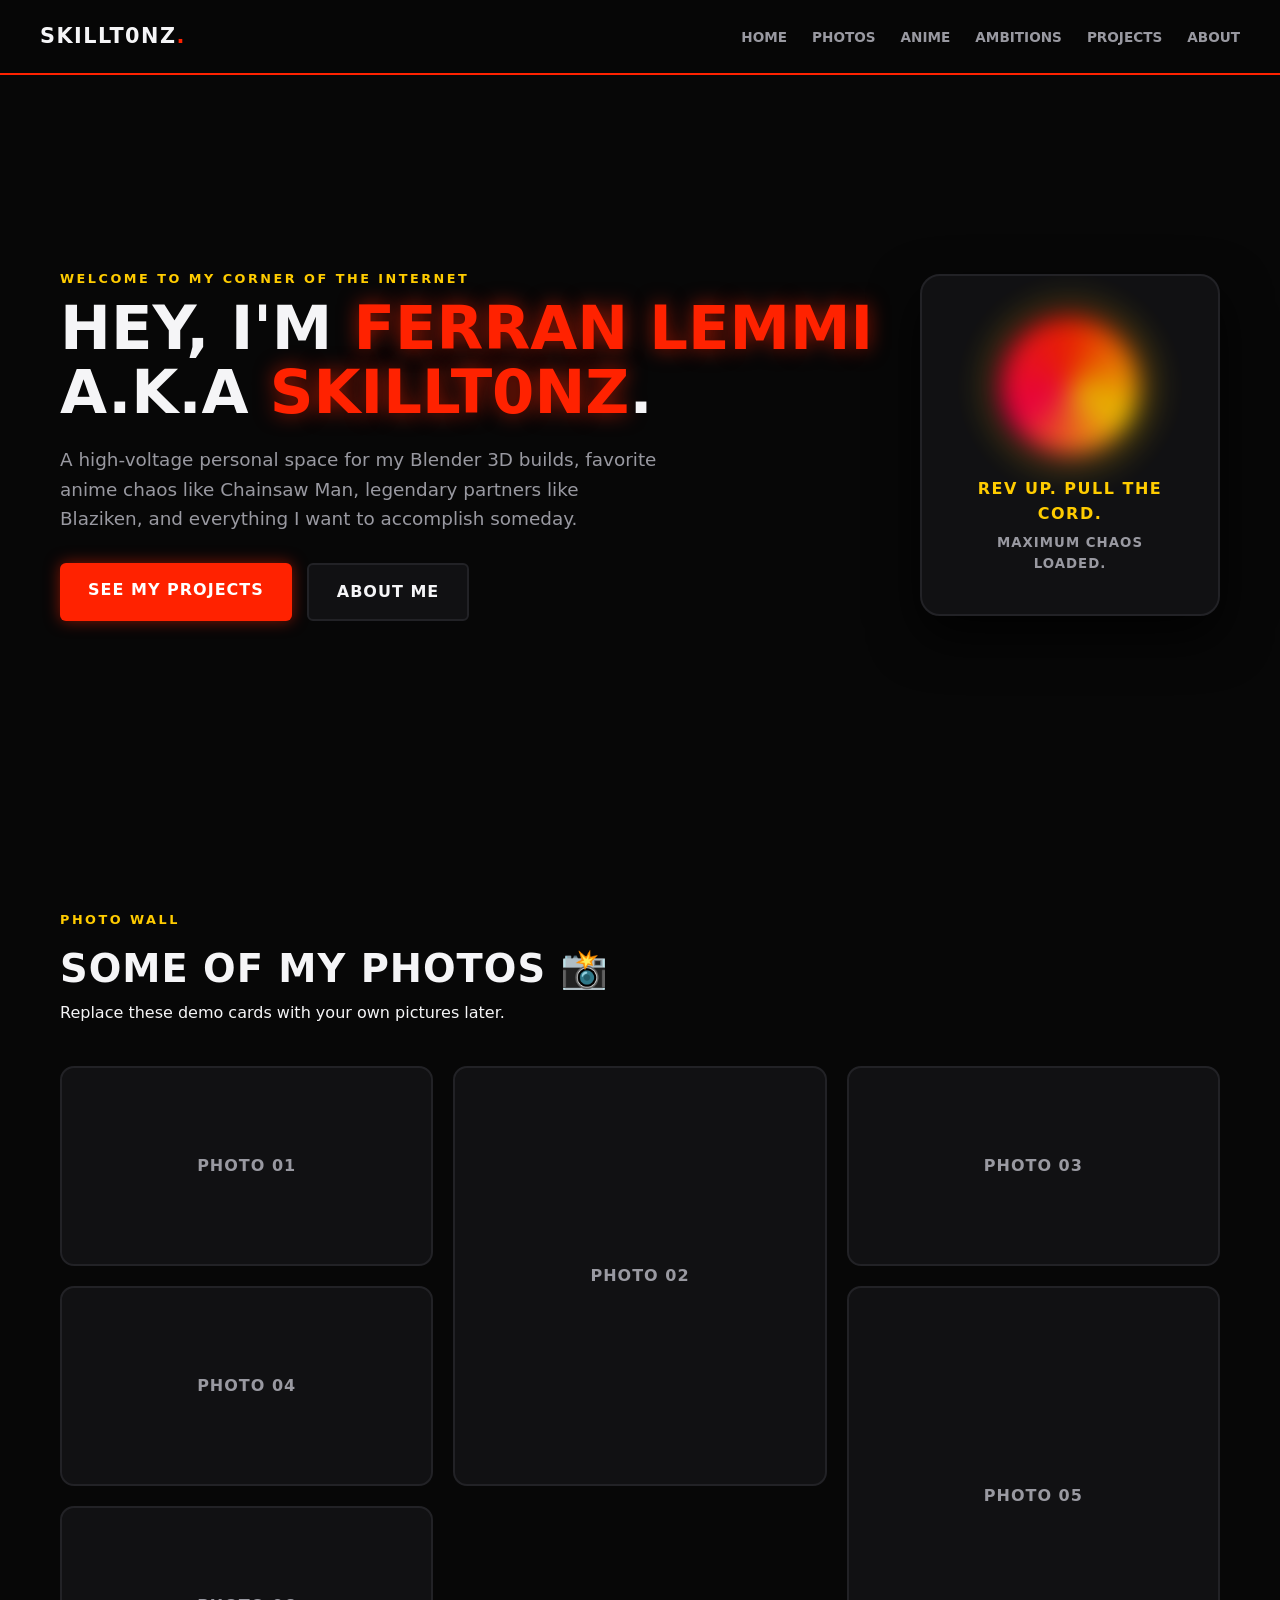
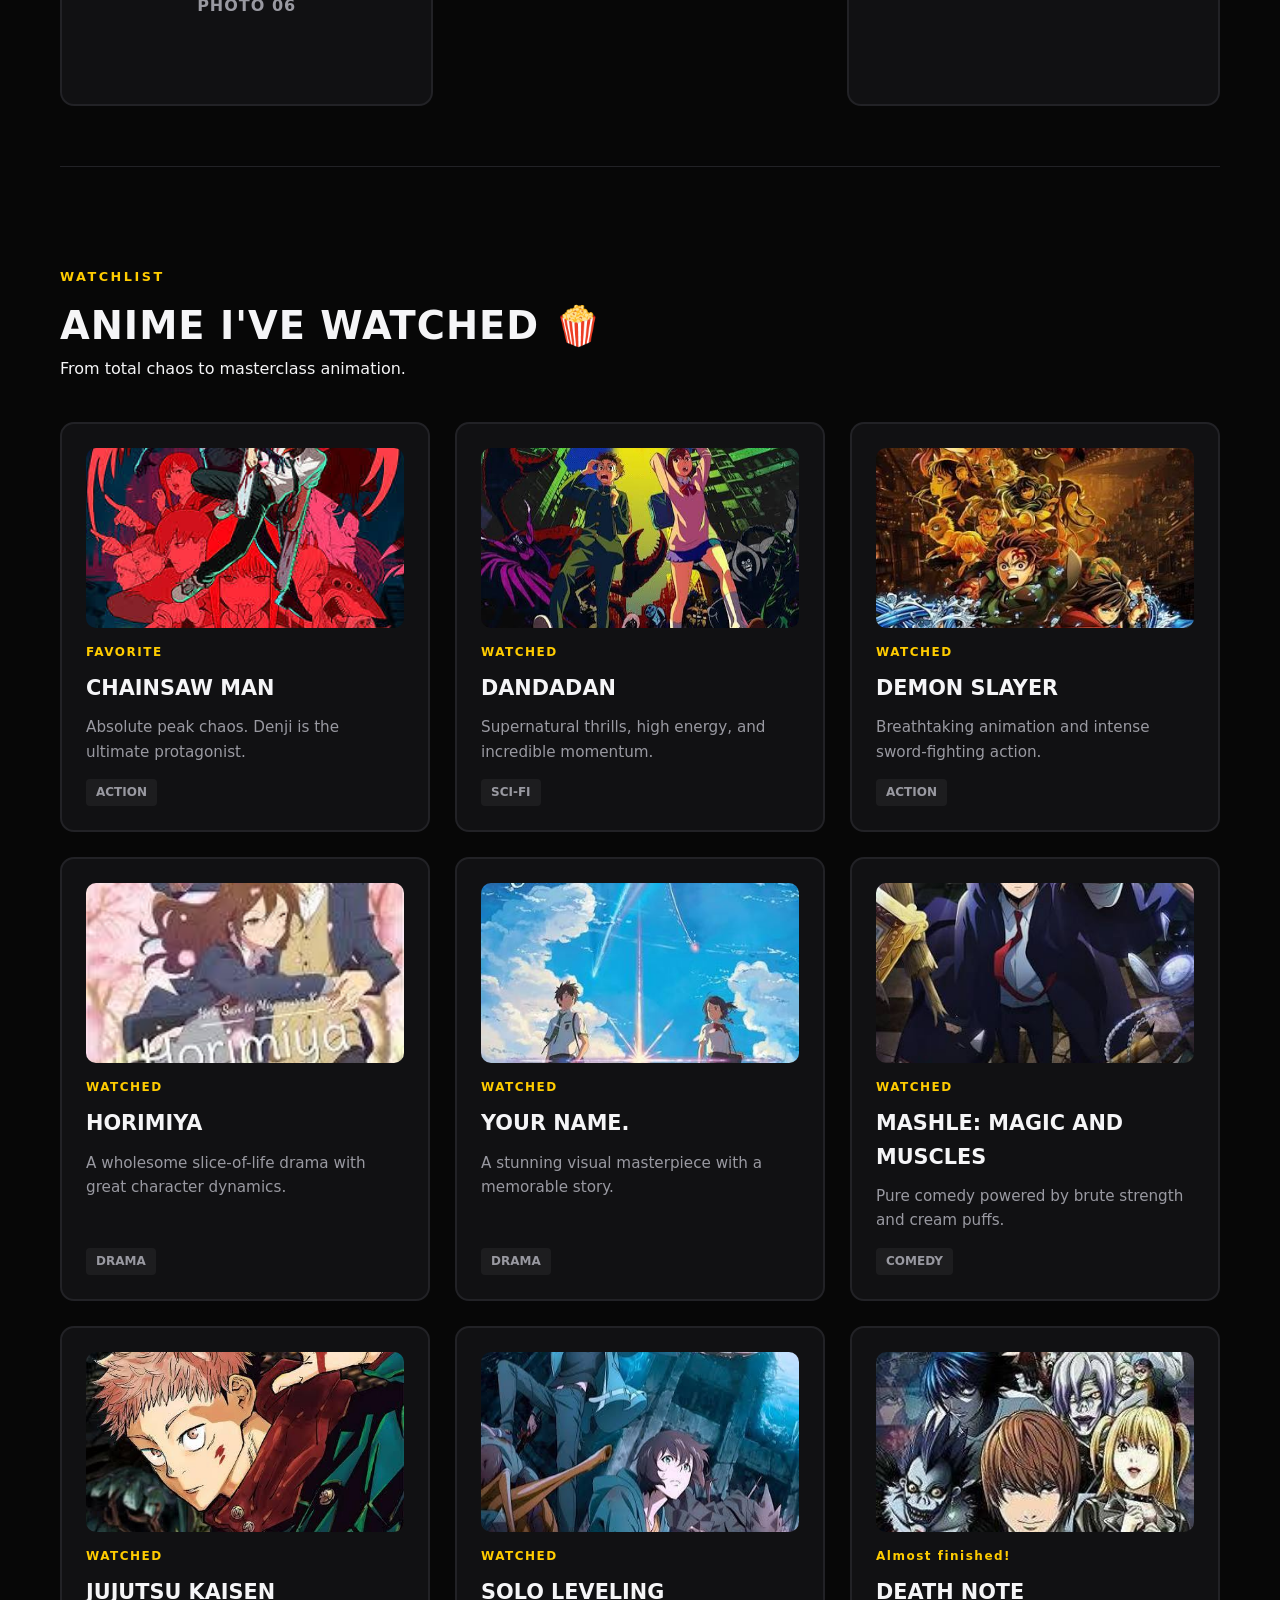
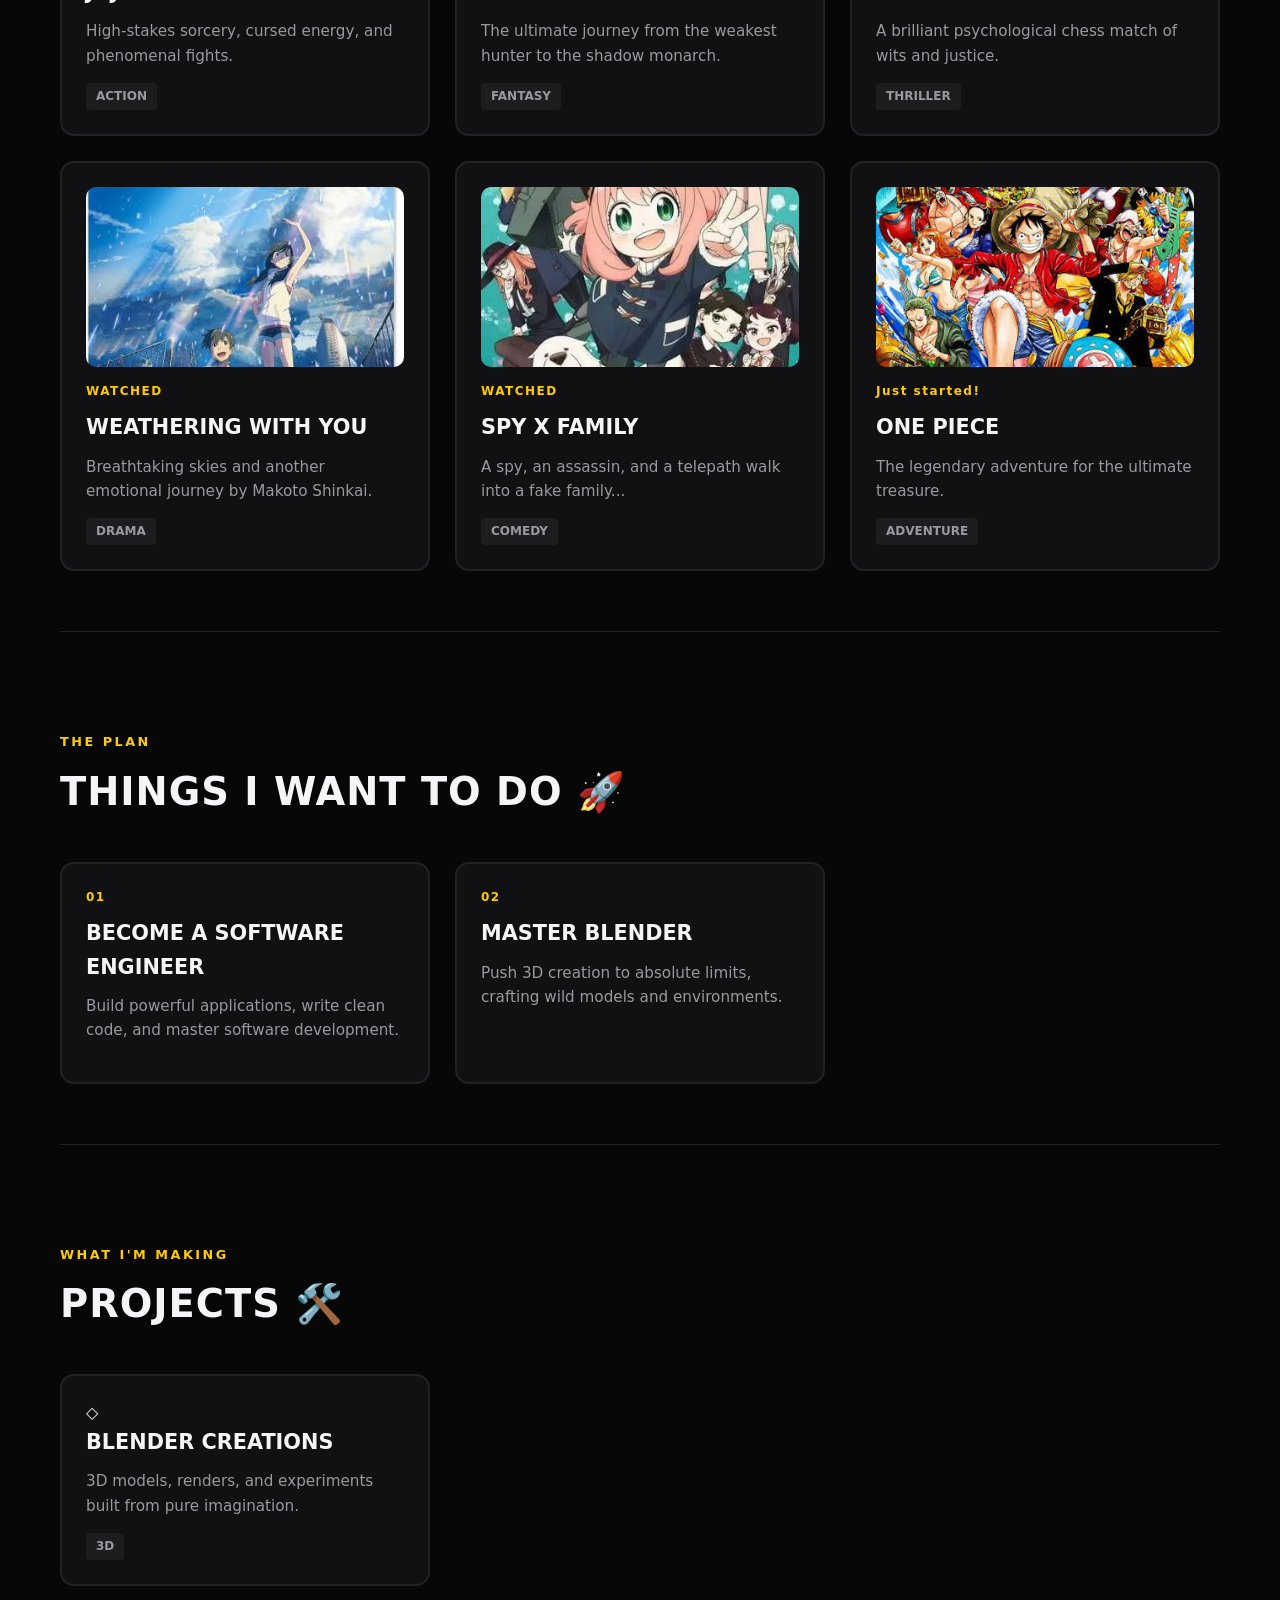
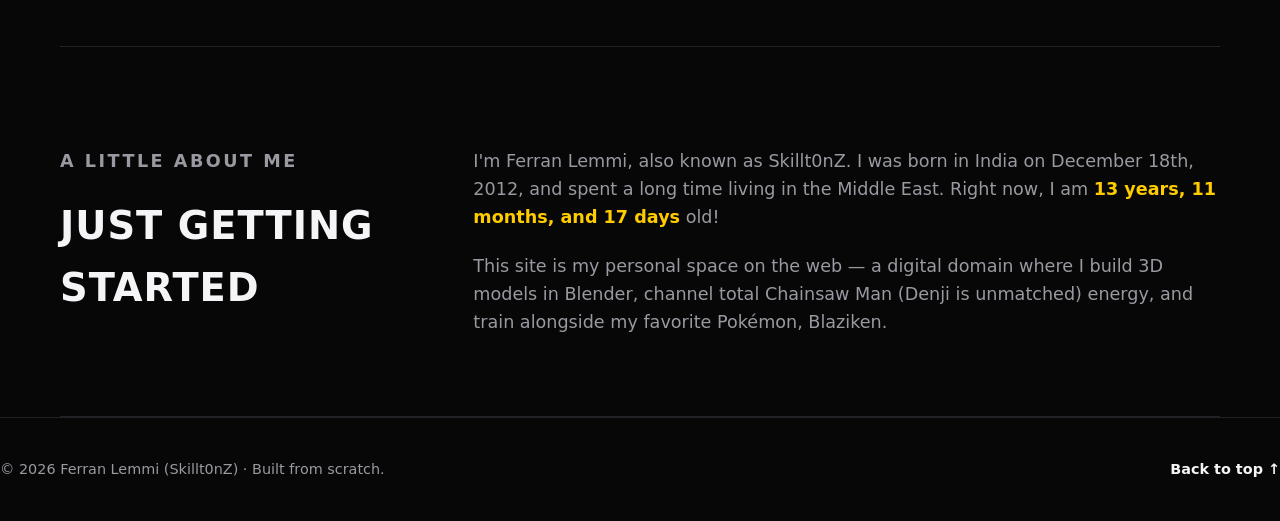
==== commit bc93a67a: "Update index.html" ====
--- a/index.html
+++ b/index.html
@@ -107,7 +107,7 @@
 </article>
 <article>
   <div style="width:100%; height:180px; overflow:hidden; border-radius:10px; margin-bottom:15px; background:#111;"><img src="Images/horimya.jpg" alt="Horimiya" style="width:100%; height:100%; object-fit:cover;"></div>
-  <b>WATCHED</b><h3>Horimiya</h3><p>A wholesome slice-of-life romance with great character dynamics.</p><em>ROMANCE</em>
+  <b>WATCHED</b><h3>Horimiya</h3><p>A wholesome slice-of-life drama with great character dynamics.</p><em>DRAMA</em>
 </article>
 <article>
   <div style="width:100%; height:180px; overflow:hidden; border-radius:10px; margin-bottom:15px; background:#111;"><img src="Images/your name.jpg" alt="Your Name." style="width:100%; height:100%; object-fit:cover;"></div>
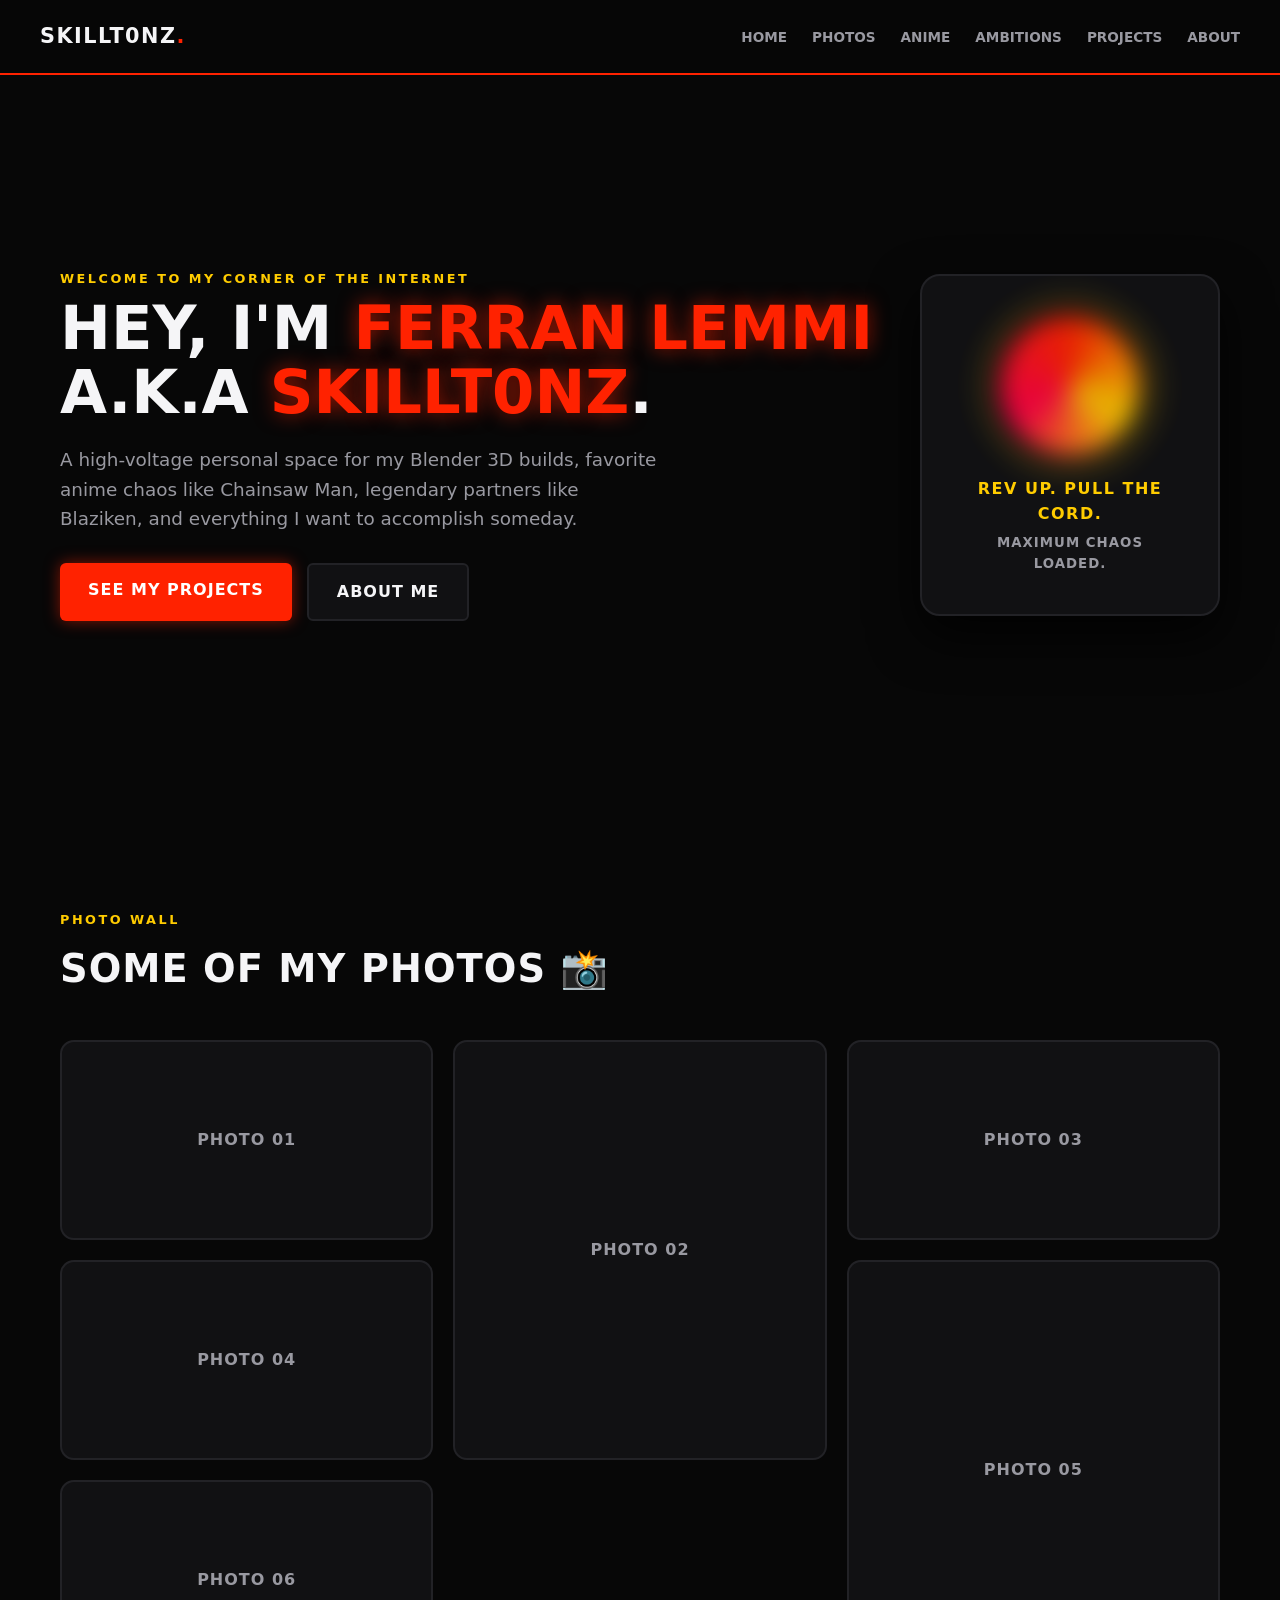
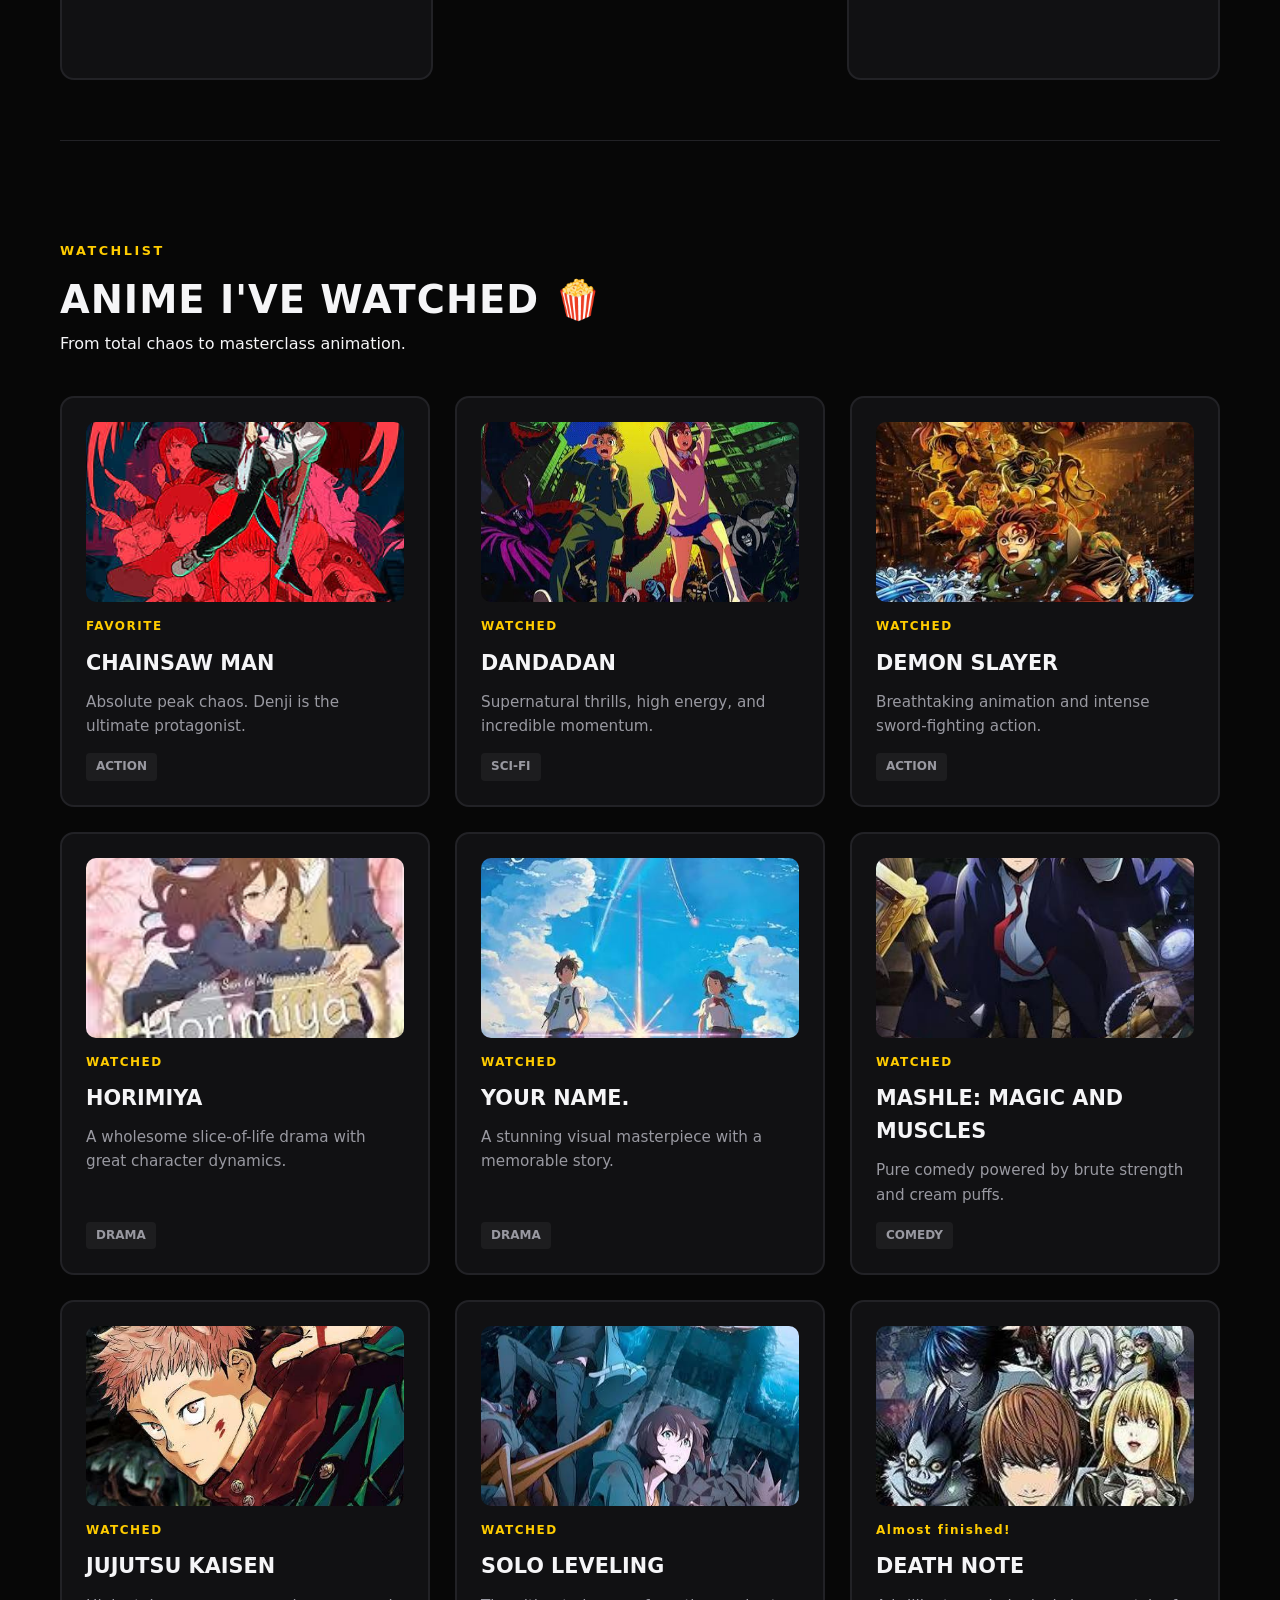
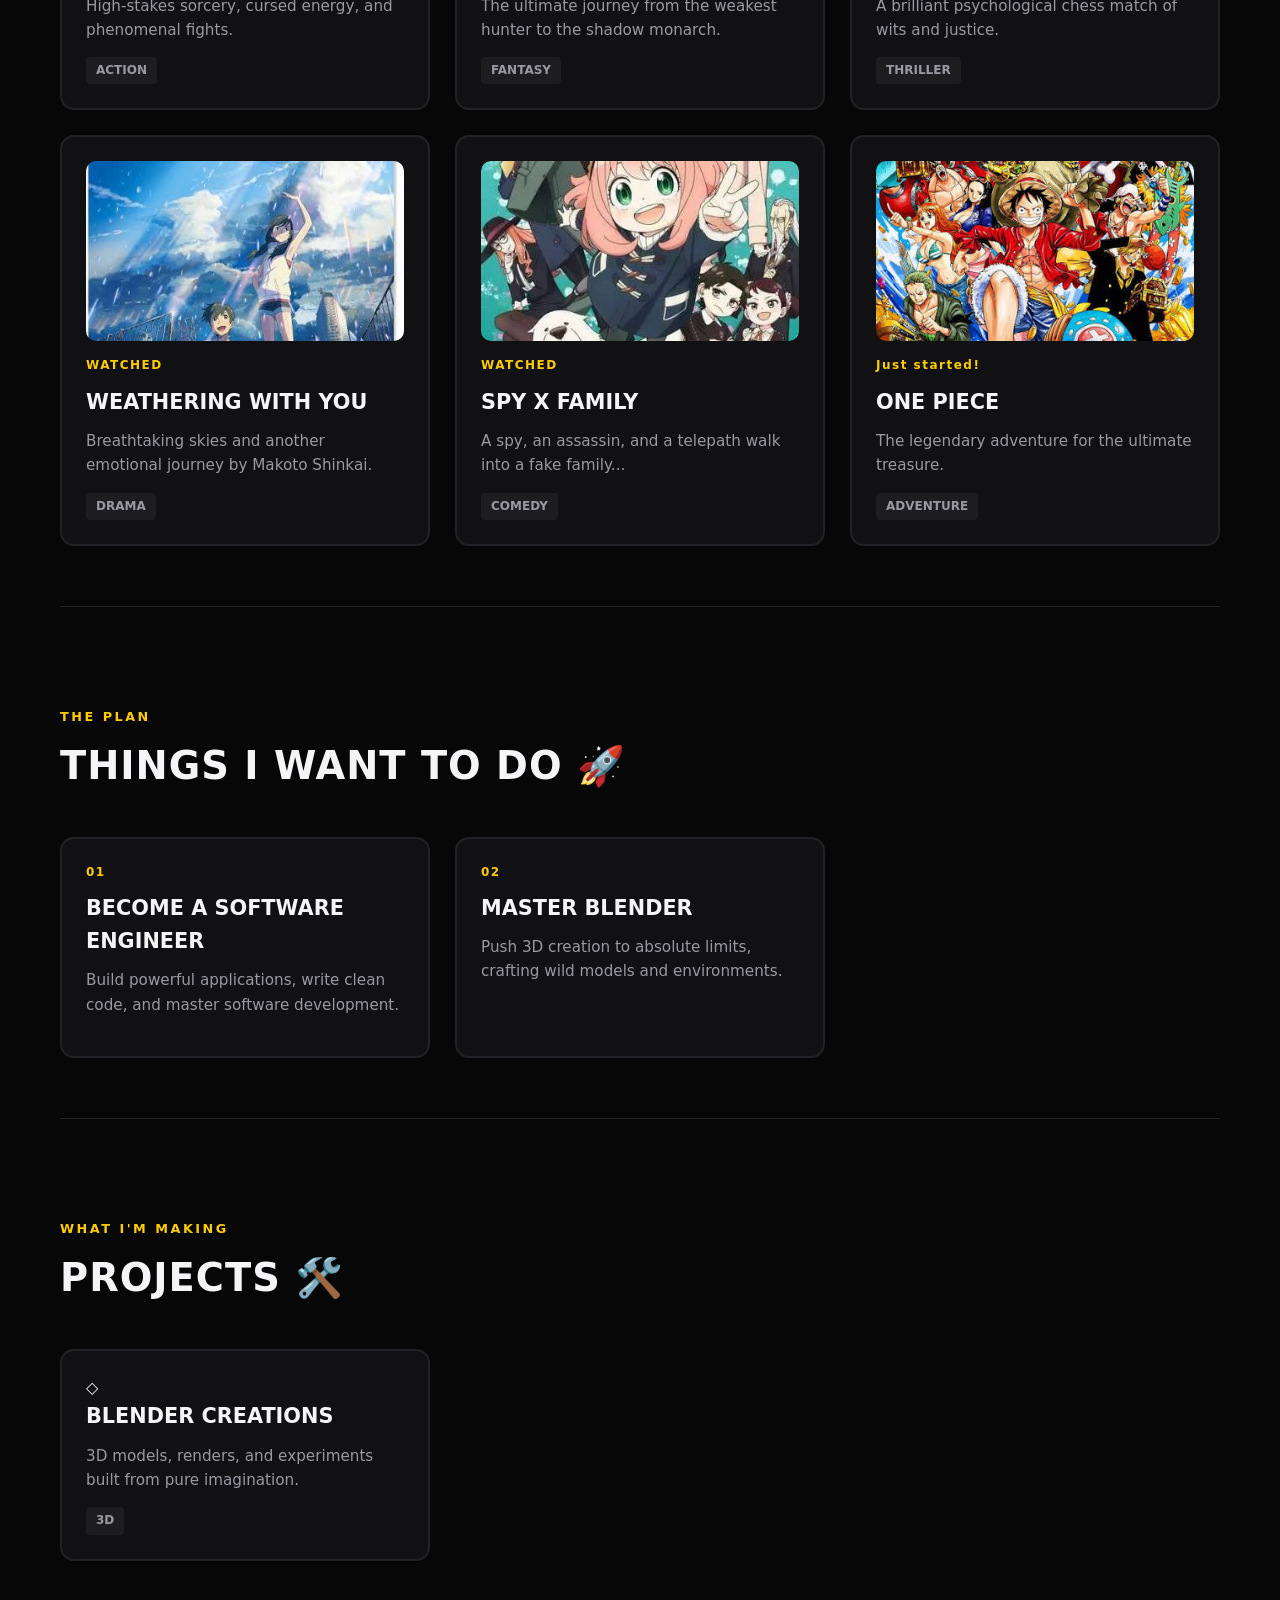
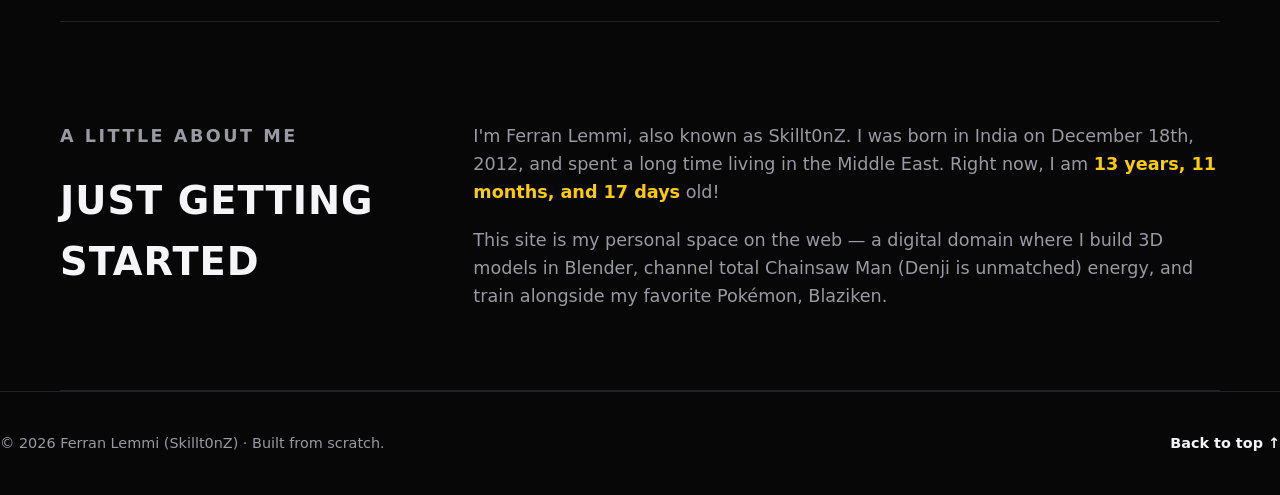
==== commit 6fde9c27: "Update index.html" ====
--- a/index.html
+++ b/index.html
@@ -90,7 +90,7 @@
 <main>
 <section id="home" class="hero"><div><p class="eyebrow">WELCOME TO MY CORNER OF THE INTERNET</p><h1>Hey, I'm <span>Ferran Lemmi</span> a.k.a <span>Skillt0nZ</span>.</h1><p class="hero-text">A high-voltage personal space for my Blender 3D builds, favorite anime chaos like Chainsaw Man, legendary partners like Blaziken, and everything I want to accomplish someday.</p><div class="buttons"><a class="button primary" href="#projects">See my projects</a><a class="button secondary" href="#about">About me</a></div></div><div class="hero-card"><div class="orb"></div><p>REV UP. PULL THE CORD.</p><small>Maximum chaos loaded.</small></div></section>
 
-<section id="photos" class="section"><div class="section-heading"><p class="eyebrow">PHOTO WALL</p><h2>Some of my photos 📸</h2><p>Replace these demo cards with your own pictures later.</p></div><div class="gallery"><div class="photo-card"><span>PHOTO 01</span></div><div class="photo-card tall"><span>PHOTO 02</span></div><div class="photo-card"><span>PHOTO 03</span></div><div class="photo-card"><span>PHOTO 04</span></div><div class="photo-card tall"><span>PHOTO 05</span></div><div class="photo-card"><span>PHOTO 06</span></div></div></section>
+<section id="photos" class="section"><div class="section-heading"><p class="eyebrow">PHOTO WALL</p><h2>Some of my photos 📸</h2><p></p></div><div class="gallery"><div class="photo-card"><span>PHOTO 01</span></div><div class="photo-card tall"><span>PHOTO 02</span></div><div class="photo-card"><span>PHOTO 03</span></div><div class="photo-card"><span>PHOTO 04</span></div><div class="photo-card tall"><span>PHOTO 05</span></div><div class="photo-card"><span>PHOTO 06</span></div></div></section>
 
 <section id="anime" class="section"><div class="section-heading"><p class="eyebrow">WATCHLIST</p><h2>Anime I've Watched 🍿</h2><p>From total chaos to masterclass animation.</p></div><div class="grid">
 <article>
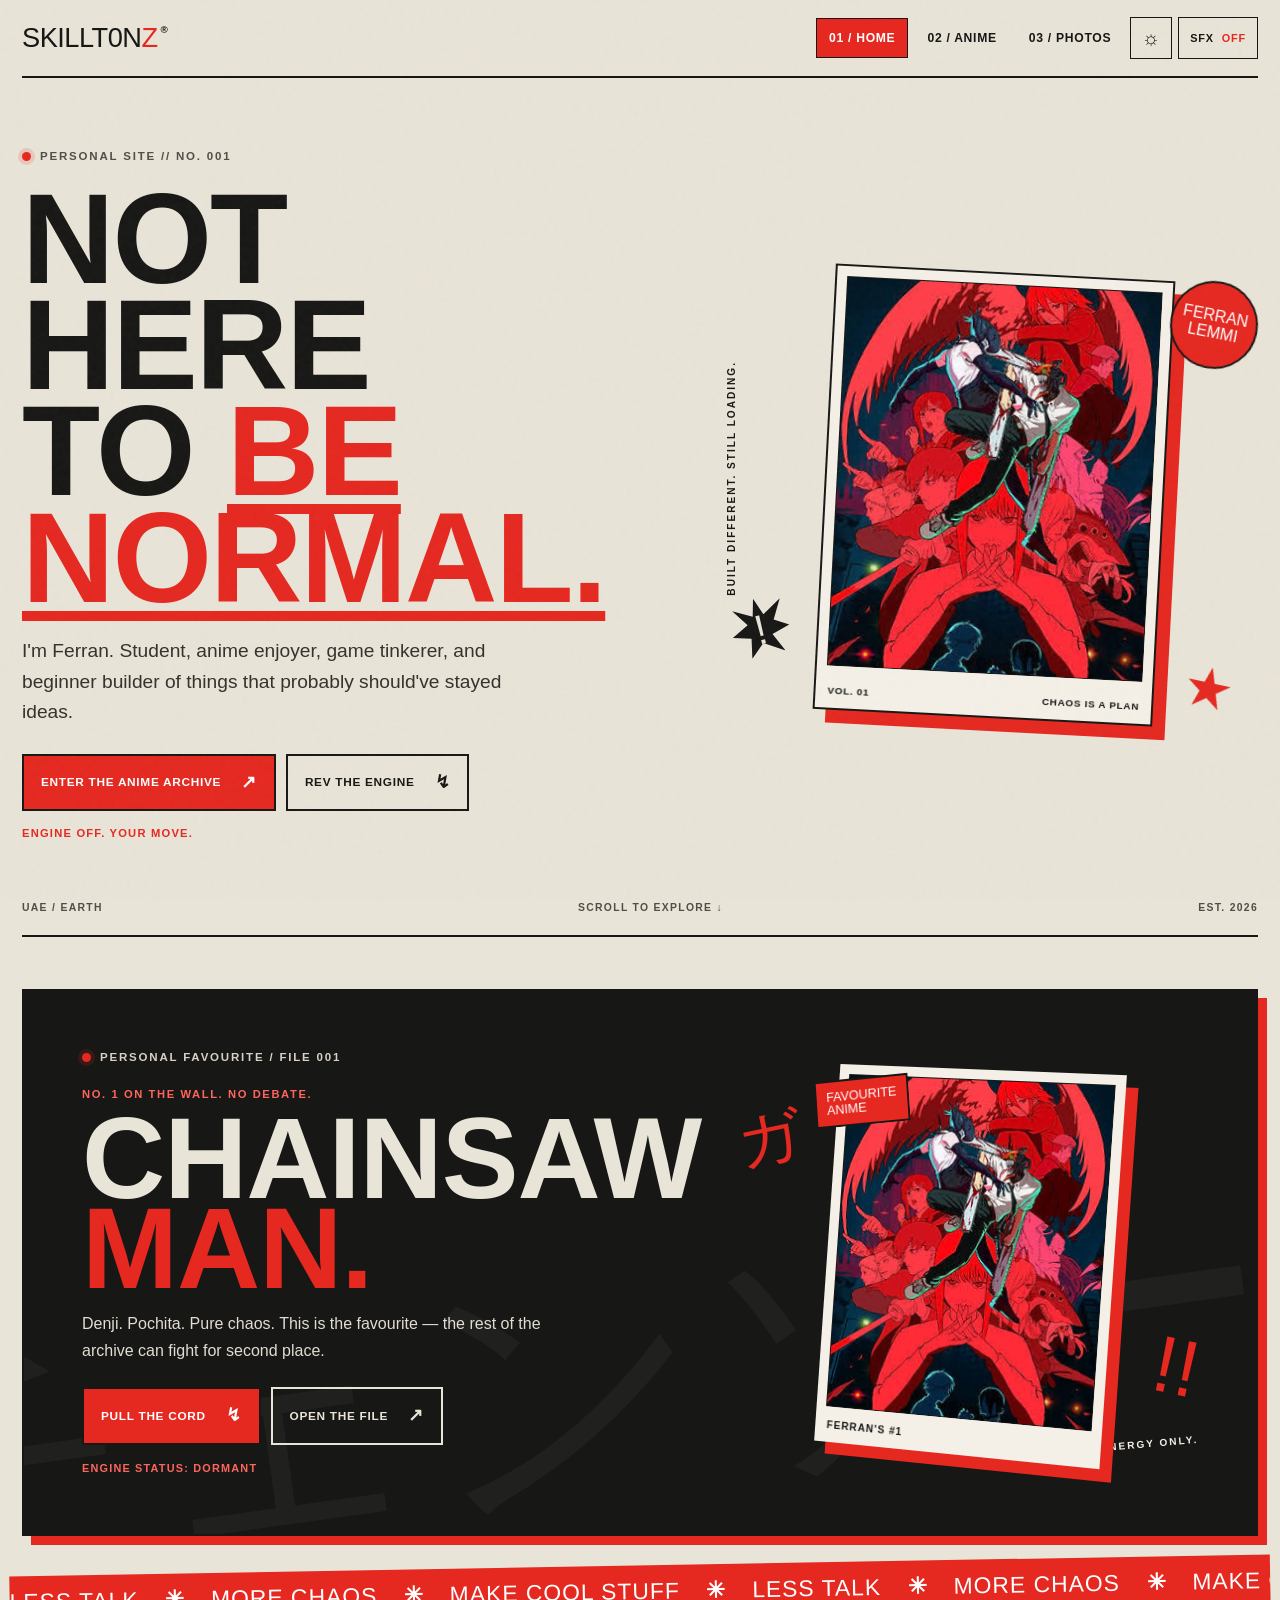
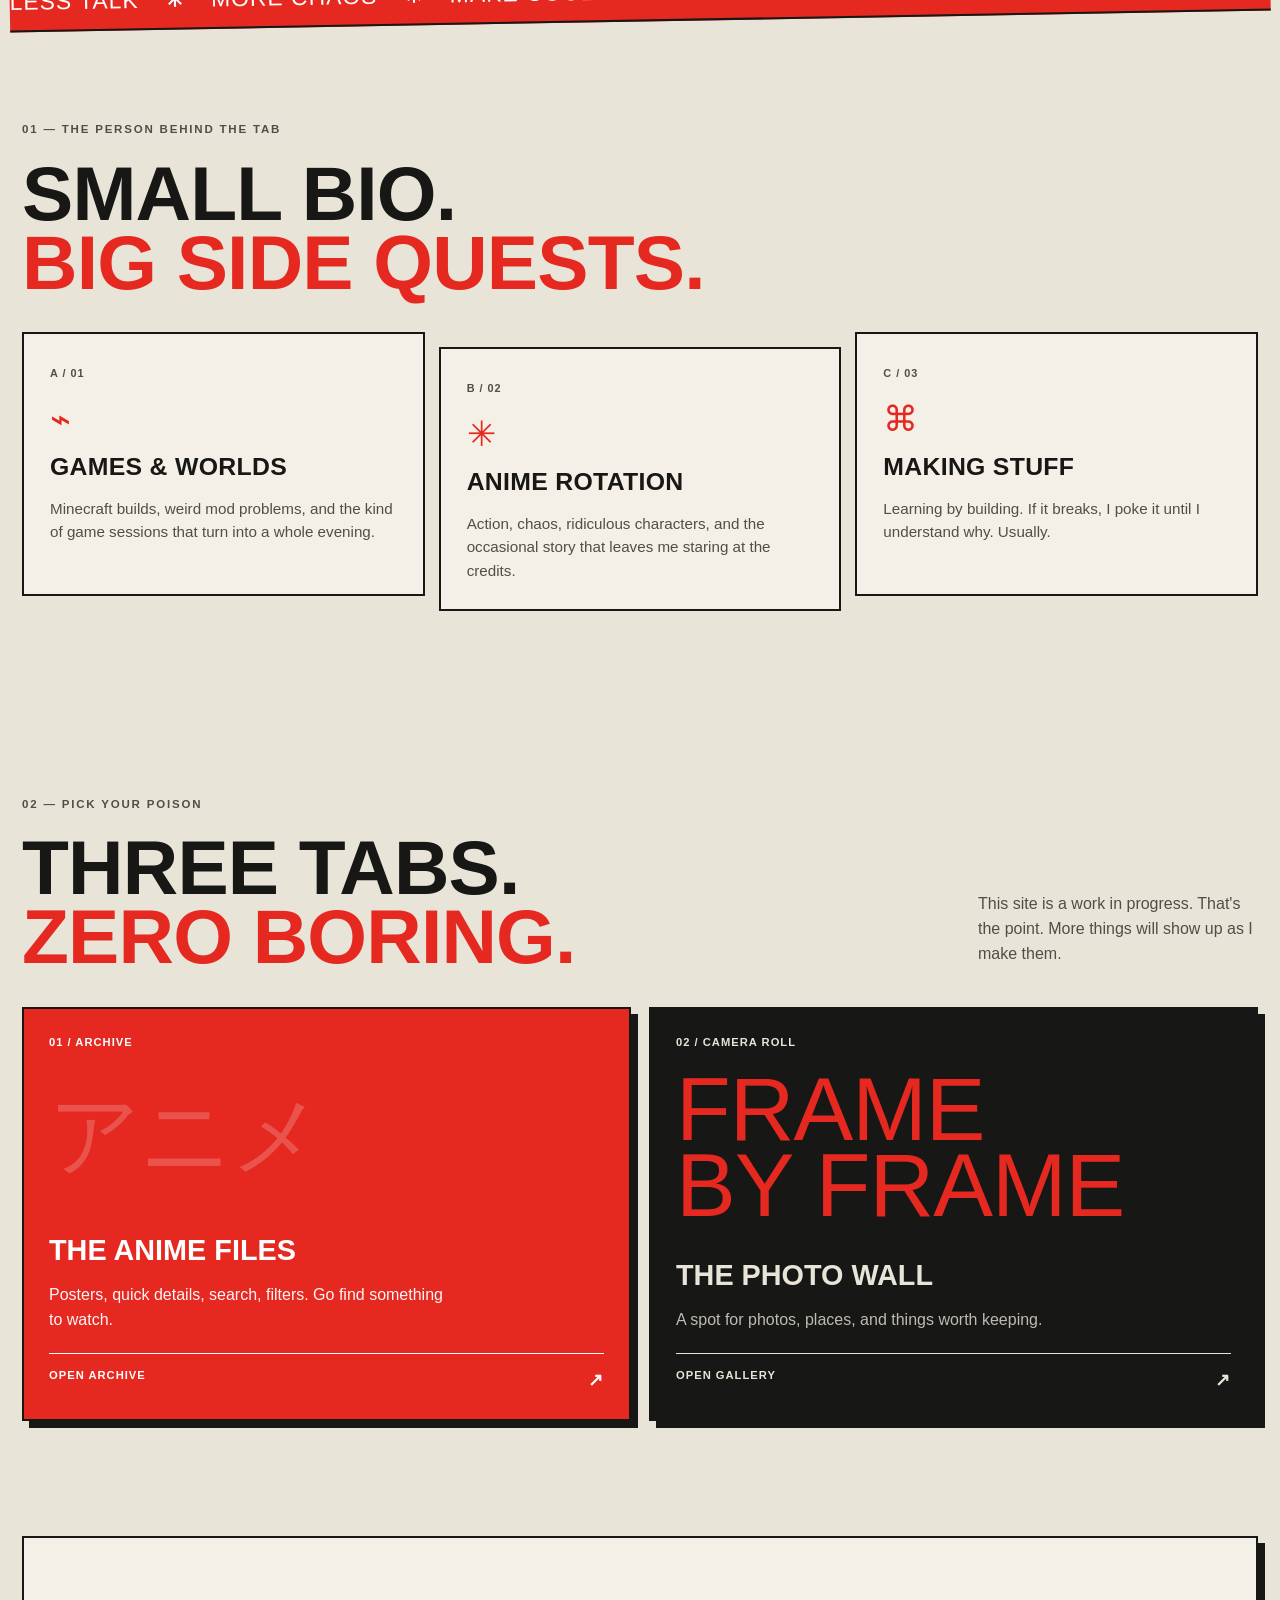
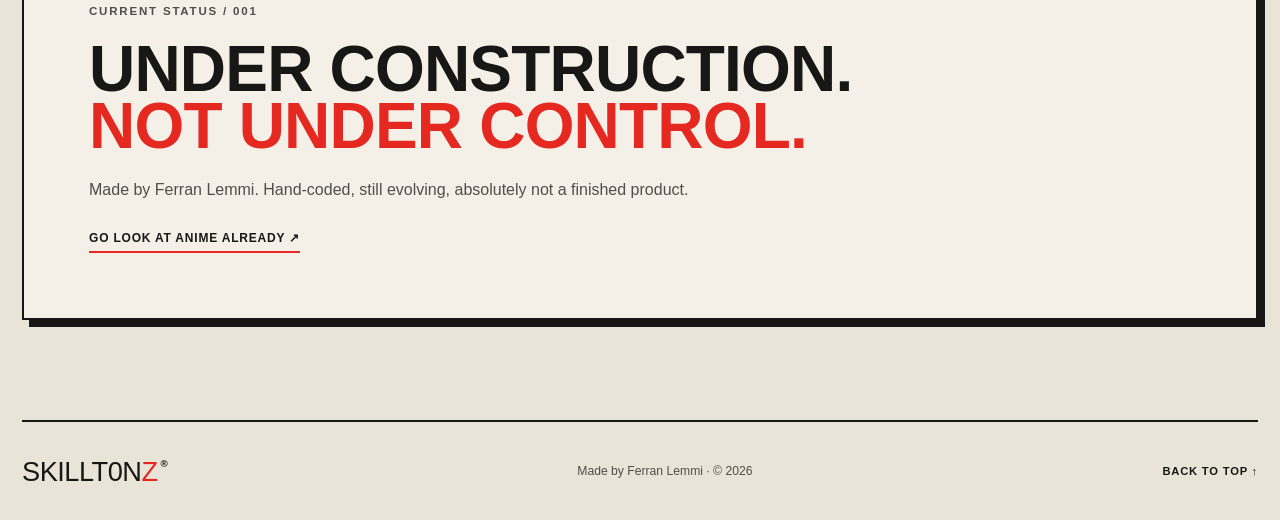
==== commit ba0a47fd: "Add files via upload" ====
--- a/index.html
+++ b/index.html
@@ -1,178 +1,107 @@
-<!DOCTYPE html>
-<html lang="en">
-<head>
-<meta charset="UTF-8"><meta name="viewport" content="width=device-width, initial-scale=1.0">
-<title>Ferran Lemmi (Skillt0nZ) — The Chainsaw Domain</title>
-<style>
-  :root {
-    --bg: #070707;
-    --card-bg: #111113;
-    --text: #f5f5f7;
-    --text-muted: #9999a1;
-    --accent: #ff2200;
-    --accent2: #ffcc00;
-    --border: #222226;
-  }
-  
-  * { box-sizing: border-box; margin: 0; padding: 0; font-family: system-ui, -apple-system, sans-serif; scroll-behavior: smooth; }
-  body { background-color: var(--bg); color: var(--text); line-height: 1.6; }
-
-  header.nav {
-    position: fixed; top: 0; left: 0; width: 100%; display: flex; justify-content: space-between; align-items: center;
-    padding: 20px 40px; background: rgba(7, 7, 7, 0.9); backdrop-filter: blur(12px); border-bottom: 2px solid var(--accent); z-index: 1000;
-  }
-  .logo { font-weight: 900; font-size: 1.3rem; color: var(--text); text-decoration: none; letter-spacing: 1.5px; text-transform: uppercase; }
-  .logo span { color: var(--accent); }
-  nav a { color: var(--text-muted); text-decoration: none; margin-left: 25px; font-weight: 700; font-size: 0.85rem; text-transform: uppercase; transition: color 0.2s; }
-  nav a:hover { color: var(--accent2); }
-
-  main { max-width: 1200px; margin: 0 auto; padding: 0 20px; }
-  
-  .section { padding: 100px 0 60px 0; border-bottom: 1px solid var(--border); }
-  .section-heading { margin-bottom: 40px; }
-  .eyebrow { color: var(--accent2); font-size: 0.8rem; font-weight: 900; letter-spacing: 2.5px; text-transform: uppercase; margin-bottom: 8px; }
-  h2 { font-size: 2.4rem; font-weight: 900; text-transform: uppercase; letter-spacing: 1px; }
-
-  .hero { min-height: 90vh; display: flex; align-items: center; justify-content: space-between; padding-top: 80px; gap: 40px; }
-  .hero h1 { font-size: 3.8rem; font-weight: 900; line-height: 1.05; margin-bottom: 20px; text-transform: uppercase; }
-  .hero h1 span { color: var(--accent); text-shadow: 0 0 20px rgba(255,34,0,0.6); }
-  .hero-text { color: var(--text-muted); font-size: 1.15rem; max-width: 600px; margin-bottom: 30px; }
-  .buttons { display: flex; gap: 15px; }
-  .button { padding: 14px 28px; border-radius: 6px; font-weight: 800; text-decoration: none; text-transform: uppercase; letter-spacing: 1px; transition: transform 0.2s, background 0.2s; }
-  .button.primary { background: var(--accent); color: white; box-shadow: 0 0 15px rgba(255,34,0,0.5); }
-  .button.secondary { background: var(--card-bg); color: var(--text); border: 2px solid var(--border); }
-  .button:hover { transform: translateY(-3px); }
-
-  .hero-card {
-    background: var(--card-bg); border: 2px solid var(--border); border-radius: 20px; padding: 40px;
-    display: flex; flex-direction: column; align-items: center; text-align: center; min-width: 300px; box-shadow: 0 20px 50px rgba(0,0,0,0.8);
-  }
-  
-  .hero-card .orb {
-    width: 140px; height: 140px;
-    background: conic-gradient(from 0deg at 50% 50%, var(--accent), var(--accent2), #ff0044, var(--accent));
-    border-radius: 50%; position: relative; filter: blur(12px); opacity: 0.9;
-    animation: spinOrb 4s linear infinite, pulseGlow 2s ease-in-out infinite alternate;
-    margin-bottom: 20px;
-  }
-  .hero-card .orb::before {
-    content: ''; position: absolute; inset: -18px; border: 3px solid var(--accent2);
-    border-radius: 50%; animation: reverseSpin 8s linear infinite; opacity: 0.7;
-  }
-  @keyframes spinOrb { 0% { transform: rotate(0deg) scale(1); } 50% { transform: rotate(180deg) scale(1.15); } 100% { transform: rotate(360deg) scale(1); } }
-  @keyframes reverseSpin { 0% { transform: rotate(360deg); } 100% { transform: rotate(0deg); } }
-  @keyframes pulseGlow { 0% { filter: blur(8px); opacity: 0.7; } 100% { filter: blur(18px); opacity: 1; } }
-
-  .hero-card p { font-weight: 900; letter-spacing: 1.5px; text-transform: uppercase; margin-bottom: 5px; color: var(--accent2); }
-  .hero-card small { color: var(--text-muted); font-weight: 600; text-transform: uppercase; letter-spacing: 1px; }
-
-  .grid { display: grid; grid-template-columns: repeat(auto-fill, minmax(280px, 1fr)); gap: 25px; }
-  article { background: var(--card-bg); border: 2px solid var(--border); border-radius: 14px; padding: 24px; display: flex; flex-direction: column; transition: transform 0.2s, border-color 0.2s; }
-  article:hover { transform: translateY(-5px); border-color: var(--accent); }
-  article b { font-size: 0.75rem; color: var(--accent2); letter-spacing: 1.5px; margin-bottom: 10px; font-weight: 900; }
-  article h3 { font-size: 1.3rem; margin-bottom: 10px; text-transform: uppercase; }
-  article p { color: var(--text-muted); font-size: 0.95rem; flex-grow: 1; margin-bottom: 15px; }
-  article em { font-style: normal; font-size: 0.75rem; background: rgba(255,255,255,0.05); padding: 4px 10px; border-radius: 4px; align-self: flex-start; color: var(--text-muted); font-weight: 700; }
-
-  .gallery { display: grid; grid-template-columns: repeat(3, 1fr); gap: 20px; }
-  .photo-card { background: var(--card-bg); border: 2px solid var(--border); height: 200px; border-radius: 14px; display: flex; align-items: center; justify-content: center; color: var(--text-muted); font-weight: 800; letter-spacing: 1px; }
-  .photo-card.tall { height: 420px; grid-row: span 2; }
-
-  .about { display: grid; grid-template-columns: 1fr 2fr; gap: 40px; }
-  .about p { color: var(--text-muted); margin-bottom: 20px; font-size: 1.1rem; }
-
-  footer { padding: 40px 0; display: flex; justify-content: space-between; align-items: center; color: var(--text-muted); font-size: 0.9rem; border-top: 1px solid var(--border); }
-  footer a { color: var(--text); text-decoration: none; font-weight: 700; }
-</style>
-</head>
-<body>
-<header class="nav"><a class="logo" href="#home">Skillt0nZ<span>.</span></a><nav><a href="#home">Home</a><a href="#photos">Photos</a><a href="#anime">Anime</a><a href="#ambitions">Ambitions</a><a href="#projects">Projects</a><a href="#about">About</a></nav></header>
-<main>
-<section id="home" class="hero"><div><p class="eyebrow">WELCOME TO MY CORNER OF THE INTERNET</p><h1>Hey, I'm <span>Ferran Lemmi</span> a.k.a <span>Skillt0nZ</span>.</h1><p class="hero-text">A high-voltage personal space for my Blender 3D builds, favorite anime chaos like Chainsaw Man, legendary partners like Blaziken, and everything I want to accomplish someday.</p><div class="buttons"><a class="button primary" href="#projects">See my projects</a><a class="button secondary" href="#about">About me</a></div></div><div class="hero-card"><div class="orb"></div><p>REV UP. PULL THE CORD.</p><small>Maximum chaos loaded.</small></div></section>
-
-<section id="photos" class="section"><div class="section-heading"><p class="eyebrow">PHOTO WALL</p><h2>Some of my photos 📸</h2><p></p></div><div class="gallery"><div class="photo-card"><span>PHOTO 01</span></div><div class="photo-card tall"><span>PHOTO 02</span></div><div class="photo-card"><span>PHOTO 03</span></div><div class="photo-card"><span>PHOTO 04</span></div><div class="photo-card tall"><span>PHOTO 05</span></div><div class="photo-card"><span>PHOTO 06</span></div></div></section>
-
-<section id="anime" class="section"><div class="section-heading"><p class="eyebrow">WATCHLIST</p><h2>Anime I've Watched 🍿</h2><p>From total chaos to masterclass animation.</p></div><div class="grid">
-<article>
-  <div style="width:100%; height:180px; overflow:hidden; border-radius:10px; margin-bottom:15px; background:#111;"><img src="Images/chainsaw man.jpg" alt="Chainsaw Man" style="width:100%; height:100%; object-fit:cover;"></div>
-  <b>FAVORITE</b><h3>Chainsaw Man</h3><p>Absolute peak chaos. Denji is the ultimate protagonist.</p><em>ACTION</em>
-</article>
-<article>
-  <div style="width:100%; height:180px; overflow:hidden; border-radius:10px; margin-bottom:15px; background:#111;"><img src="Images/dandadan.jpg" alt="Dandadan" style="width:100%; height:100%; object-fit:cover;"></div>
-  <b>WATCHED</b><h3>Dandadan</h3><p>Supernatural thrills, high energy, and incredible momentum.</p><em>SCI-FI</em>
-</article>
-<article>
-  <div style="width:100%; height:180px; overflow:hidden; border-radius:10px; margin-bottom:15px; background:#111;"><img src="Images/demon slayer.jpg" alt="Demon Slayer" style="width:100%; height:100%; object-fit:cover;"></div>
-  <b>WATCHED</b><h3>Demon Slayer</h3><p>Breathtaking animation and intense sword-fighting action.</p><em>ACTION</em>
-</article>
-<article>
-  <div style="width:100%; height:180px; overflow:hidden; border-radius:10px; margin-bottom:15px; background:#111;"><img src="Images/horimya.jpg" alt="Horimiya" style="width:100%; height:100%; object-fit:cover;"></div>
-  <b>WATCHED</b><h3>Horimiya</h3><p>A wholesome slice-of-life drama with great character dynamics.</p><em>DRAMA</em>
-</article>
-<article>
-  <div style="width:100%; height:180px; overflow:hidden; border-radius:10px; margin-bottom:15px; background:#111;"><img src="Images/your name.jpg" alt="Your Name." style="width:100%; height:100%; object-fit:cover;"></div>
-  <b>WATCHED</b><h3>Your Name.</h3><p>A stunning visual masterpiece with a memorable story.</p><em>DRAMA</em>
-</article>
-<article>
-  <div style="width:100%; height:180px; overflow:hidden; border-radius:10px; margin-bottom:15px; background:#111;"><img src="Images/mashle.jpg" alt="Mashle" style="width:100%; height:100%; object-fit:cover;"></div>
-  <b>WATCHED</b><h3>Mashle: Magic and Muscles</h3><p>Pure comedy powered by brute strength and cream puffs.</p><em>COMEDY</em>
-</article>
-<article>
-  <div style="width:100%; height:180px; overflow:hidden; border-radius:10px; margin-bottom:15px; background:#111;"><img src="Images/JJK.jpg" alt="JJK" style="width:100%; height:100%; object-fit:cover;"></div>
-  <b>WATCHED</b><h3>Jujutsu Kaisen</h3><p>High-stakes sorcery, cursed energy, and phenomenal fights.</p><em>ACTION</em>
-</article>
-<article>
-  <div style="width:100%; height:180px; overflow:hidden; border-radius:10px; margin-bottom:15px; background:#111;"><img src="Images/solo leveling.jpg" alt="Solo Leveling" style="width:100%; height:100%; object-fit:cover;"></div>
-  <b>WATCHED</b><h3>Solo Leveling</h3><p>The ultimate journey from the weakest hunter to the shadow monarch.</p><em>FANTASY</em>
-</article>
-<article>
-  <div style="width:100%; height:180px; overflow:hidden; border-radius:10px; margin-bottom:15px; background:#111;"><img src="Images/death note.jpg" alt="Death Note" style="width:100%; height:100%; object-fit:cover;"></div>
-  <b>Almost finished!</b><h3>Death Note</h3><p>A brilliant psychological chess match of wits and justice.</p><em>THRILLER</em>
-</article>
-<article>
-  <div style="width:100%; height:180px; overflow:hidden; border-radius:10px; margin-bottom:15px; background:#111;"><img src="Images/weathering with you.jpg" alt="Weathering with You" style="width:100%; height:100%; object-fit:cover;"></div>
-  <b>WATCHED</b><h3>Weathering With You</h3><p>Breathtaking skies and another emotional journey by Makoto Shinkai.</p><em>DRAMA</em>
-</article>
-<article>
-  <div style="width:100%; height:180px; overflow:hidden; border-radius:10px; margin-bottom:15px; background:#111;"><img src="Images/spy x family.jpg" alt="Spy x Family" style="width:100%; height:100%; object-fit:cover;"></div>
-  <b>WATCHED</b><h3>Spy x Family</h3><p>A spy, an assassin, and a telepath walk into a fake family...</p><em>COMEDY</em>
-</article>
-<article>
-  <div style="width:100%; height:180px; overflow:hidden; border-radius:10px; margin-bottom:15px; background:#111;"><img src="Images/one piece.jpg" alt="One Piece" style="width:100%; height:100%; object-fit:cover;"></div>
-  <b>Just started!</b><h3>One Piece</h3><p>The legendary adventure for the ultimate treasure.</p><em>ADVENTURE</em>
-</article>
-</div></section>
-
-<section id="ambitions" class="section"><div class="section-heading"><p class="eyebrow">THE PLAN</p><h2>Things I want to do 🚀</h2></div><div class="grid"><article><b>01</b><h3>Become a Software Engineer</h3><p>Build powerful applications, write clean code, and master software development.</p></article><article><b>02</b><h3>Master Blender</h3><p>Push 3D creation to absolute limits, crafting wild models and environments.</p></article></div></section>
-
-<section id="projects" class="section"><div class="section-heading"><p class="eyebrow">WHAT I'M MAKING</p><h2>Projects 🛠️</h2></div><div class="grid"><article><div class="icon">◇</div><h3>Blender Creations</h3><p>3D models, renders, and experiments built from pure imagination.</p><em>3D</em></article></div></section>
-
-<section id="about" class="section about"><div><p class="eyebrow">A LITTLE ABOUT ME</p><h2>Just getting started</h2></div><div><p>I'm Ferran Lemmi, also known as Skillt0nZ. I was born in India on December 18th, 2012, and spent a long time living in the Middle East. Right now, I am <span id="exact-age" style="color:var(--accent2); font-weight:bold;">calculating age...</span> old!</p><p>This site is my personal space on the web — a digital domain where I build 3D models in Blender, channel total Chainsaw Man (Denji is unmatched) energy, and train alongside my favorite Pokémon, Blaziken.</p></div></section>
-</main><footer><p>© 2026 Ferran Lemmi (Skillt0nZ) · Built from scratch.</p><a href="#home">Back to top ↑</a></footer>
-
-<script>
-function updateAge() {
-  const dob = new Date(2012, 11, 18);
-  const now = new Date();
-
-  let years = now.getFullYear() - dob.getFullYear();
-  let months = now.getMonth() - dob.getMonth();
-  let days = now.getDate() - dob.getDate();
-
-  if (days < 0) {
-    months--;
-    const prevMonth = new Date(now.getFullYear(), now.getMonth(), 0);
-    days += prevMonth.getDate();
-  }
-
-  if (months < 0) {
-    years--;
-    months += 12;
-  }
-
-  document.getElementById("exact-age").textContent = `${years} years, ${months} months, and ${days} days`;
-}
-
-updateAge();
-</script>
-</body></html>
+<!doctype html>
+<html lang="en">
+<head>
+  <meta charset="utf-8">
+  <meta name="viewport" content="width=device-width, initial-scale=1">
+  <meta name="theme-color" content="#e9e4d8">
+  <title>Skillt0nZ — Personal site</title>
+  <link rel="stylesheet" href="style.css">
+  <script src="JavaScript.js" defer></script>
+</head>
+<body id="top">
+  <div class="noise" aria-hidden="true"></div>
+  <header class="site-header">
+    <a class="wordmark" href="index.html" aria-label="Skillt0nZ home">SKILLT0N<span>Z</span><i>®</i></a>
+    <button class="menu-toggle" aria-label="Open navigation" aria-expanded="false">MENU <span>＋</span></button>
+    <nav class="nav-links" aria-label="Main navigation">
+      <a class="active" href="index.html">01 / HOME</a>
+      <a href="anime.html">02 / ANIME</a>
+      <a href="photos.html">03 / PHOTOS</a>
+      <button id="theme-toggle" class="theme-toggle" type="button" aria-label="Switch colour theme">☼</button>
+      <button id="sound-toggle" class="sound-toggle" type="button" aria-pressed="false" aria-label="Enable sound effects" title="Sound effects off">SFX <span>OFF</span></button>
+    </nav>
+  </header>
+
+  <main>
+    <section class="home-hero">
+      <div class="hero-copy">
+        <p class="kicker"><span class="live-dot"></span> PERSONAL SITE // NO. 001</p>
+        <h1>NOT HERE<br>TO <span class="red-underline">BE NORMAL.</span></h1>
+        <p class="hero-lede">I'm Ferran. Student, anime enjoyer, game tinkerer, and beginner builder of things that probably should've stayed ideas.</p>
+        <div class="hero-actions">
+          <a class="button button-red" href="anime.html">ENTER THE ANIME ARCHIVE <span>↗</span></a>
+          <button class="button button-outline" id="rev-button" type="button">REV THE ENGINE <span>↯</span></button>
+        </div>
+        <p id="rev-message" class="rev-message" aria-live="polite">ENGINE OFF. YOUR MOVE.</p>
+      </div>
+      <div class="hero-visual" aria-label="Chainsaw Man poster artwork">
+        <div class="visual-stamp stamp-top">FERRAN<br>LEMMI</div>
+        <div class="poster-frame">
+          <img src="Images/chainsaw-man.jpg" alt="Chainsaw Man artwork" class="hero-poster">
+          <div class="poster-label"><span>VOL. 01</span><span>CHAOS IS A PLAN</span></div>
+        </div>
+        <div class="burst burst-one">!</div>
+        <div class="burst burst-two">★</div>
+        <div class="vertical-note">BUILT DIFFERENT. STILL LOADING.</div>
+      </div>
+      <div class="hero-bottomline"><span>UAE / EARTH</span><span>SCROLL TO EXPLORE ↓</span><span>EST. 2026</span></div>
+    </section>
+
+    <section class="chainsaw-feature" id="chainsaw-feature" aria-labelledby="chainsaw-title">
+      <div class="chainsaw-feature-copy">
+        <p class="kicker"><span class="live-dot"></span> PERSONAL FAVOURITE / FILE 001</p>
+        <p class="chainsaw-overline">NO. 1 ON THE WALL. NO DEBATE.</p>
+        <h2 id="chainsaw-title">CHAINSAW<br><span>MAN.</span></h2>
+        <p class="chainsaw-description">Denji. Pochita. Pure chaos. This is the favourite — the rest of the archive can fight for second place.</p>
+        <div class="chainsaw-actions">
+          <button class="button button-red" id="pull-cord" type="button">PULL THE CORD <span>↯</span></button>
+          <a class="button button-outline" href="anime.html#anime-grid">OPEN THE FILE <span>↗</span></a>
+        </div>
+        <p class="chainsaw-status" id="chainsaw-status" aria-live="polite">ENGINE STATUS: DORMANT</p>
+      </div>
+      <div class="chainsaw-feature-art" id="chainsaw-art">
+        <div class="chainsaw-orbit orbit-one"></div><div class="chainsaw-orbit orbit-two"></div>
+        <div class="chainsaw-feature-poster"><img src="Images/chainsaw-man.jpg" alt="Chainsaw Man, Ferran's favourite anime" loading="lazy"><span class="poster-corner">FAVOURITE<br>ANIME</span></div>
+        <span class="feature-splat splat-left">ガ</span><span class="feature-splat splat-right">!!</span>
+        <span class="feature-art-caption">DENJI ENERGY ONLY.</span>
+      </div>
+    </section>
+
+    <section class="ticker" aria-label="Site motto">
+      <div class="ticker-track"><span>LESS TALK</span><b>✳</b><span>MORE CHAOS</span><b>✳</b><span>MAKE COOL STUFF</span><b>✳</b><span>LESS TALK</span><b>✳</b><span>MORE CHAOS</span><b>✳</b><span>MAKE COOL STUFF</span><b>✳</b></div>
+    </section>
+
+    <section class="section about-section">
+      <div class="section-heading">
+        <p class="kicker">01 — THE PERSON BEHIND THE TAB</p>
+        <h2>SMALL BIO.<br><span>BIG SIDE QUESTS.</span></h2>
+      </div>
+      <div class="about-grid">
+        <article class="about-card"><span class="card-number">A / 01</span><span class="card-symbol">⌁</span><h3>GAMES & WORLDS</h3><p>Minecraft builds, weird mod problems, and the kind of game sessions that turn into a whole evening.</p></article>
+        <article class="about-card"><span class="card-number">B / 02</span><span class="card-symbol">✳</span><h3>ANIME ROTATION</h3><p>Action, chaos, ridiculous characters, and the occasional story that leaves me staring at the credits.</p></article>
+        <article class="about-card"><span class="card-number">C / 03</span><span class="card-symbol">⌘</span><h3>MAKING STUFF</h3><p>Learning by building. If it breaks, I poke it until I understand why. Usually.</p></article>
+      </div>
+    </section>
+
+    <section class="section feature-section">
+      <div class="section-heading split-heading">
+        <div><p class="kicker">02 — PICK YOUR POISON</p><h2>THREE TABS.<br><span>ZERO BORING.</span></h2></div>
+        <p class="section-aside">This site is a work in progress. That's the point. More things will show up as I make them.</p>
+      </div>
+      <div class="feature-grid">
+        <a class="feature-card feature-anime" href="anime.html"><span class="feature-index">01 / ARCHIVE</span><span class="feature-art">アニメ</span><h3>THE ANIME FILES</h3><p>Posters, quick details, search, filters. Go find something to watch.</p><span class="feature-bottom">OPEN ARCHIVE <b>↗</b></span></a>
+        <a class="feature-card feature-photos" href="photos.html"><span class="feature-index">02 / CAMERA ROLL</span><span class="feature-art">FRAME<br>BY FRAME</span><h3>THE PHOTO WALL</h3><p>A spot for photos, places, and things worth keeping.</p><span class="feature-bottom">OPEN GALLERY <b>↗</b></span></a>
+      </div>
+    </section>
+
+    <section class="closing-note">
+      <p class="kicker">CURRENT STATUS / 001</p>
+      <h2>UNDER CONSTRUCTION.<br><span>NOT UNDER CONTROL.</span></h2>
+      <p>Made by Ferran Lemmi. Hand-coded, still evolving, absolutely not a finished product.</p>
+      <a href="anime.html" class="text-link">GO LOOK AT ANIME ALREADY ↗</a>
+    </section>
+  </main>
+
+  <footer class="site-footer"><a class="wordmark" href="index.html">SKILLT0N<span>Z</span><i>®</i></a><p>Made by Ferran Lemmi · © <span id="year"></span></p><a href="#top" class="back-top">BACK TO TOP ↑</a></footer>
+</body>
+</html>
--- a/style.css
+++ b/style.css
@@ -0,0 +1,415 @@
+@charset "UTF-8";
+
+/* SKILLT0NZ — punk zine / manga editorial */
+:root {
+  --paper: #e9e4d8;
+  --paper-2: #f4f0e7;
+  --ink: #171715;
+  --ink-soft: #33312c;
+  --red: #e52820;
+  --red-dark: #a91410;
+  --muted: #514e47;
+  --line: rgba(23,23,21,.22);
+  --card: #f4f0e7;
+  --shadow: 7px 7px 0 var(--ink);
+  --max: 1240px;
+  --ease: 180ms cubic-bezier(.2,.7,.2,1);
+}
+body.dark-theme {
+  --paper: #151514;
+  --paper-2: #20201d;
+  --ink: #f0ece2;
+  --ink-soft: #c6c0b5;
+  --red: #ff4035;
+  --red-dark: #c51b17;
+  --muted: #c9c3b8;
+  --line: rgba(240,236,226,.24);
+  --card: #20201d;
+  --shadow: 7px 7px 0 #050505;
+}
+* { box-sizing: border-box; }
+html { scroll-behavior: smooth; scroll-padding-top: 90px; }
+body {
+  margin: 0; min-height: 100vh; overflow-x: hidden;
+  color: var(--ink); background: var(--paper);
+  font-family: Arial, Helvetica, sans-serif; line-height: 1.55;
+  transition: background .2s ease, color .2s ease;
+}
+body::selection { background: var(--red); color: white; }
+button, input { font: inherit; }
+button, a { -webkit-tap-highlight-color: transparent; }
+a { color: inherit; text-decoration: none; }
+button { color: inherit; }
+button:focus-visible, a:focus-visible, input:focus-visible { outline: 3px solid var(--red); outline-offset: 4px; }
+img { display: block; max-width: 100%; }
+[hidden] { display: none !important; }
+.noise { position: fixed; inset: 0; z-index: 50; pointer-events: none; opacity: .065; background-image: url("data:image/svg+xml,%3Csvg viewBox='0 0 180 180' xmlns='http://www.w3.org/2000/svg'%3E%3Cfilter id='n'%3E%3CfeTurbulence type='fractalNoise' baseFrequency='.9' numOctaves='3' stitchTiles='stitch'/%3E%3C/filter%3E%3Crect width='100%25' height='100%25' filter='url(%23n)' opacity='.55'/%3E%3C/svg%3E"); }
+.site-header { width: min(var(--max), calc(100% - 44px)); min-height: 78px; margin: 0 auto; display: flex; align-items: center; justify-content: space-between; gap: 25px; border-bottom: 2px solid var(--ink); position: relative; z-index: 100; }
+.wordmark { font-family: Impact, Haettenschweiler, "Arial Narrow Bold", sans-serif; font-size: 1.7rem; line-height: 1; letter-spacing: -.5px; white-space: nowrap; }
+.wordmark span { color: var(--red); }
+.wordmark i { font: 700 .62rem Arial, sans-serif; vertical-align: top; margin-left: 3px; }
+.nav-links { display: flex; align-items: center; gap: 6px; }
+.nav-links a, .theme-toggle { padding: 10px 12px; border: 1px solid transparent; background: transparent; font-size: .76rem; font-weight: 800; letter-spacing: .7px; cursor: pointer; transition: color var(--ease), background var(--ease), border-color var(--ease); }
+.nav-links a:hover, .nav-links a.active { background: var(--red); color: #fff; border-color: var(--ink); }
+.theme-toggle { width: 42px; height: 42px; padding: 0; border: 1px solid var(--ink); font-size: 1.25rem; }
+.theme-toggle:hover { background: var(--ink); color: var(--paper); }
+.menu-toggle { display: none; border: 1px solid var(--ink); background: transparent; padding: 10px 12px; font-size: .78rem; font-weight: 900; letter-spacing: 1px; }
+main { width: min(var(--max), calc(100% - 44px)); margin-inline: auto; }
+.home-hero { position: relative; display: grid; grid-template-columns: minmax(0, 1.1fr) minmax(280px, .9fr); align-items: center; gap: clamp(28px, 5vw, 75px); min-height: 630px; padding: 70px 0 92px; border-bottom: 2px solid var(--ink); }
+.hero-copy { min-width: 0; position: relative; z-index: 2; }
+.kicker { display: flex; align-items: center; gap: 9px; margin: 0 0 20px; color: var(--muted); font-size: .72rem; font-weight: 900; letter-spacing: 1.8px; }
+.live-dot { width: 9px; height: 9px; display: inline-block; border-radius: 50%; background: var(--red); box-shadow: 0 0 0 4px color-mix(in srgb, var(--red) 15%, transparent); flex: 0 0 auto; }
+h1, h2, h3, p { margin-top: 0; }
+.home-hero h1, .page-intro h1 { margin: 0 0 22px; font-family: Impact, Haettenschweiler, "Arial Narrow Bold", sans-serif; font-size: clamp(4.3rem, 10vw, 9rem); font-weight: 900; line-height: .83; letter-spacing: -2px; overflow-wrap: anywhere; }
+.home-hero h1 span, .page-intro h1 span { color: var(--red); }
+.red-underline { text-decoration: underline; text-decoration-thickness: .075em; text-underline-offset: .07em; }
+.hero-lede { max-width: 520px; margin: 25px 0 26px; font-size: clamp(1rem, 1.6vw, 1.2rem); line-height: 1.6; color: var(--ink-soft); }
+.hero-actions { display: flex; flex-wrap: wrap; gap: 10px; }
+.button { min-height: 48px; display: inline-flex; align-items: center; justify-content: center; gap: 20px; padding: 13px 17px; border: 2px solid var(--ink); font-size: .74rem; font-weight: 900; letter-spacing: .7px; cursor: pointer; transition: transform var(--ease), box-shadow var(--ease), background var(--ease), color var(--ease); }
+.button span { font-size: 1.1rem; }
+.button:hover { transform: translate(-3px,-3px); box-shadow: 4px 4px 0 var(--ink); }
+.button:active { transform: translate(0,0); box-shadow: none; }
+.button-red { color: #fff; background: var(--red); }
+.button-red:hover { background: var(--red-dark); }
+.button-outline { background: transparent; }
+.button-outline:hover { background: var(--ink); color: var(--paper); }
+.rev-message { min-height: 1.4em; margin: 14px 0 0; font-size: .7rem; font-weight: 900; letter-spacing: 1.2px; color: var(--red); }
+.home-hero.engine-on .hero-visual { animation: engine-shake .16s linear 5; }
+.home-hero.engine-on .hero-poster { filter: contrast(1.2) saturate(1.2); }
+@keyframes engine-shake { 0%,100% { transform: translate(0); } 25% { transform: translate(2px,-2px) rotate(.4deg); } 75% { transform: translate(-2px,1px) rotate(-.4deg); } }
+.hero-visual { min-width: 0; min-height: 420px; position: relative; display: grid; place-items: center; }
+.poster-frame { position: relative; width: min(340px, 80%); padding: 10px 10px 42px; background: var(--paper-2); border: 2px solid var(--ink); box-shadow: 13px 13px 0 var(--red); transform: rotate(3deg); transition: transform .25s ease; }
+.poster-frame:hover { transform: rotate(0deg) translateY(-5px); }
+.hero-poster { width: 100%; height: 390px; object-fit: cover; border: 1px solid var(--ink); background: #bdb5a8; }
+.poster-label { position: absolute; bottom: 10px; left: 12px; right: 12px; display: flex; justify-content: space-between; gap: 8px; font-size: .62rem; font-weight: 900; letter-spacing: .7px; }
+.visual-stamp { position: absolute; z-index: 3; display: grid; place-items: center; width: 88px; height: 88px; border: 2px solid var(--ink); border-radius: 50%; background: var(--red); color: #fff; font-family: Impact, sans-serif; font-size: 1rem; line-height: 1.05; text-align: center; transform: rotate(11deg); }
+.stamp-top { top: 2%; right: 0; }
+.burst { position: absolute; z-index: 4; display: grid; place-items: center; color: var(--paper); background: var(--ink); font-family: Impact, sans-serif; }
+.burst-one { left: 0; bottom: 14%; width: 58px; height: 58px; font-size: 2.6rem; transform: rotate(-14deg); clip-path: polygon(50% 0,61% 30%,95% 10%,76% 43%,100% 58%,68% 67%,83% 100%,49% 78%,24% 100%,31% 66%,0 57%,30% 42%,10% 12%,42% 30%); }
+.burst-two { right: 4%; bottom: 5%; width: 50px; height: 50px; color: var(--red); background: transparent; font-size: 3.5rem; transform: rotate(12deg); }
+.vertical-note { position: absolute; left: -7px; top: 20%; writing-mode: vertical-rl; transform: rotate(180deg); font-size: .63rem; font-weight: 900; letter-spacing: 2px; }
+.hero-bottomline { position: absolute; left: 0; right: 0; bottom: 18px; display: flex; justify-content: space-between; gap: 15px; color: var(--muted); font-size: .65rem; font-weight: 900; letter-spacing: 1.3px; }
+.ticker { overflow: hidden; background: var(--red); color: #fff; border-bottom: 2px solid var(--ink); transform: rotate(-1deg) scale(1.02); margin: 22px 0 0; }
+.ticker-track { width: max-content; min-height: 53px; display: flex; align-items: center; gap: 26px; padding: 8px 0; animation: ticker-move 28s linear infinite; font-family: Impact, sans-serif; font-size: 1.4rem; letter-spacing: 1px; }
+.ticker-track b { font-size: 1.4rem; }
+@keyframes ticker-move { to { transform: translateX(-33.333%); } }
+.section { padding: 100px 0; }
+.section-heading { margin-bottom: 35px; }
+.section-heading h2, .closing-note h2 { margin: 0; font-family: Impact, Haettenschweiler, sans-serif; font-size: clamp(3rem, 6vw, 5.6rem); line-height: .9; letter-spacing: -.8px; }
+.section-heading h2 span, .closing-note h2 span { color: var(--red); }
+.about-grid { display: grid; grid-template-columns: repeat(3, minmax(0,1fr)); gap: 14px; }
+.about-card { position: relative; min-height: 230px; padding: 26px; border: 2px solid var(--ink); background: var(--card); transition: transform var(--ease), background var(--ease), color var(--ease); }
+.about-card:nth-child(2) { transform: translateY(15px); }
+.about-card:hover { transform: translateY(-5px) rotate(-.5deg); background: var(--ink); color: var(--paper); }
+.about-card:nth-child(2):hover { transform: translateY(8px) rotate(.5deg); }
+.card-number { font-size: .68rem; font-weight: 900; letter-spacing: 1px; color: var(--muted); }
+.card-symbol { display: block; margin: 16px 0 12px; color: var(--red); font-size: 2.2rem; line-height: 1; }
+.about-card h3 { margin-bottom: 10px; font-family: Impact, sans-serif; font-size: 1.55rem; letter-spacing: .3px; }
+.about-card p { margin-bottom: 0; color: var(--muted); font-size: .95rem; }
+.about-card:hover p { color: var(--paper); }
+.split-heading { display: flex; align-items: end; justify-content: space-between; gap: 30px; }
+.section-aside { max-width: 280px; margin: 0 0 5px; color: var(--muted); }
+.feature-grid { display: grid; grid-template-columns: repeat(2,minmax(0,1fr)); gap: 18px; }
+.feature-card { min-height: 330px; padding: 25px; display: flex; flex-direction: column; align-items: flex-start; border: 2px solid var(--ink); box-shadow: var(--shadow); transition: transform var(--ease), box-shadow var(--ease); overflow: hidden; }
+.feature-card:hover { transform: translate(-4px,-4px); box-shadow: 11px 11px 0 var(--red); }
+.feature-anime { background: var(--red); color: #fff; }
+.feature-photos { background: var(--ink); color: var(--paper); }
+.feature-index { font-size: .7rem; font-weight: 900; letter-spacing: 1px; }
+.feature-art { flex: 1; align-content: center; width: 100%; padding: 20px 0; font-family: Impact, sans-serif; font-size: clamp(3rem, 7vw, 6rem); line-height: .85; letter-spacing: -1px; overflow-wrap: anywhere; }
+.feature-anime .feature-art { color: rgba(255,255,255,.2); }
+.feature-photos .feature-art { color: var(--red); }
+.feature-card h3 { margin: 10px 0; font-family: Impact, sans-serif; font-size: 1.8rem; }
+.feature-card p { max-width: 400px; margin-bottom: 20px; color: inherit; opacity: .8; }
+.feature-bottom { width: 100%; padding-top: 13px; display: flex; justify-content: space-between; border-top: 1px solid currentColor; font-size: .7rem; font-weight: 900; letter-spacing: 1px; }
+.feature-bottom b { font-size: 1.1rem; }
+.closing-note { margin: 15px 0 100px; padding: clamp(25px, 6vw, 65px); border: 2px solid var(--ink); background: var(--paper-2); box-shadow: var(--shadow); }
+.closing-note h2 { font-size: clamp(2.5rem, 5vw, 4.8rem); }
+.closing-note > p:not(.kicker) { max-width: 620px; margin: 22px 0; color: var(--muted); }
+.text-link { display: inline-block; padding-bottom: 4px; border-bottom: 2px solid var(--red); font-size: .75rem; font-weight: 900; letter-spacing: .8px; }
+.text-link:hover { color: var(--red); }
+.site-footer { width: min(var(--max), calc(100% - 44px)); min-height: 100px; margin: 0 auto; padding: 25px 0; border-top: 2px solid var(--ink); display: flex; align-items: center; justify-content: space-between; gap: 20px; }
+.site-footer p { margin: 0; color: var(--muted); font-size: .76rem; }
+.back-top { font-size: .7rem; font-weight: 900; letter-spacing: .8px; }
+.back-top:hover { color: var(--red); }
+
+/* Interior pages */
+.page-main { padding-bottom: 60px; }
+.page-intro { padding: 70px 0 42px; border-bottom: 2px solid var(--ink); }
+.page-intro h1 { font-size: clamp(4.2rem, 10vw, 8.3rem); margin-bottom: 25px; }
+.intro-bottom { display: flex; justify-content: space-between; align-items: end; gap: 25px; }
+.intro-bottom p { max-width: 500px; margin: 0; color: var(--ink-soft); font-size: 1.08rem; }
+.hand-note { flex: 0 0 auto; padding: 10px 12px; border: 2px solid var(--red); color: var(--red); font-size: .69rem; font-weight: 900; line-height: 1.3; text-align: center; transform: rotate(-4deg); }
+.archive-controls { padding: 24px 0 16px; border-bottom: 1px solid var(--line); }
+.search-field { display: flex; align-items: center; gap: 12px; padding: 0 14px; min-height: 58px; border: 2px solid var(--ink); background: var(--paper-2); }
+.search-field > span { font-size: 1.8rem; color: var(--red); }
+.search-field input { min-width: 0; flex: 1; border: 0; outline: 0; background: transparent; color: var(--ink); font-size: 1rem; }
+.search-field input:focus { outline: none; box-shadow: none; }
+.search-field kbd { color: var(--muted); font-size: .62rem; font-weight: 900; white-space: nowrap; }
+.filter-bar { display: flex; flex-wrap: wrap; gap: 8px; padding: 18px 0 10px; }
+.filter-btn { padding: 9px 13px; border: 1px solid var(--ink); background: transparent; cursor: pointer; font-size: .69rem; font-weight: 900; letter-spacing: .6px; transition: background var(--ease), color var(--ease), transform var(--ease); }
+.filter-btn span { margin-left: 7px; opacity: .7; }
+.filter-btn:hover { transform: translateY(-2px); }
+.filter-btn.active, .filter-btn[aria-pressed="true"] { background: var(--ink); color: var(--paper); }
+.archive-status { display: flex; align-items: center; justify-content: space-between; gap: 15px; margin-top: 8px; color: var(--muted); font-size: .68rem; font-weight: 900; letter-spacing: 1px; }
+.random-button { padding: 10px 13px; border: 2px solid var(--red); background: var(--red); color: white; font-size: .69rem; font-weight: 900; cursor: pointer; transition: transform var(--ease), background var(--ease); }
+.random-button:hover { transform: rotate(-2deg) scale(1.03); background: var(--red-dark); }
+.anime-grid { display: grid; grid-template-columns: repeat(4,minmax(0,1fr)); gap: 25px 17px; padding-top: 26px; }
+.anime-card { display: block; width: 100%; min-width: 0; padding: 0; text-align: left; border: 0; background: transparent; cursor: pointer; }
+.poster-wrap { position: relative; display: block; aspect-ratio: 3 / 4; overflow: hidden; border: 2px solid var(--ink); background: #b8b0a3; box-shadow: 4px 4px 0 var(--ink); }
+.poster-wrap img { width: 100%; height: 100%; object-fit: cover; transition: transform .35s ease, filter .35s ease; }
+.anime-card:hover .poster-wrap img, .anime-card:focus-visible .poster-wrap img { transform: scale(1.06); filter: contrast(1.08); }
+.poster-number { position: absolute; top: 9px; left: 9px; padding: 4px 7px; background: var(--paper); color: var(--ink); border: 1px solid var(--ink); font-size: .65rem; font-weight: 900; }
+.poster-open { position: absolute; bottom: 0; left: 0; right: 0; padding: 12px 10px; background: var(--red); color: white; font-size: .68rem; font-weight: 900; letter-spacing: .8px; transform: translateY(100%); transition: transform var(--ease); }
+.anime-card:hover .poster-open, .anime-card:focus-visible .poster-open { transform: translateY(0); }
+.anime-info { display: flex; flex-direction: column; gap: 5px; padding: 13px 1px 0; }
+.anime-category { color: var(--red); font-size: .61rem; font-weight: 900; letter-spacing: .6px; }
+.anime-info strong { font-family: Impact, Haettenschweiler, sans-serif; font-size: clamp(1.15rem, 1.6vw, 1.55rem); line-height: 1.05; letter-spacing: .2px; overflow-wrap: anywhere; }
+.anime-meta { color: var(--muted); font-size: .65rem; font-weight: 800; letter-spacing: .5px; }
+.empty-state { margin: 35px 0; padding: 25px; border: 2px dashed var(--red); text-align: center; font-weight: 900; letter-spacing: 1px; }
+.archive-footnote { margin: 40px 0 0; padding-top: 16px; border-top: 1px solid var(--line); color: var(--muted); font-size: .66rem; font-weight: 900; letter-spacing: 1.1px; text-align: center; }
+
+/* Photos */
+.photo-instructions { display: flex; align-items: flex-start; gap: 15px; margin: 26px 0 10px; padding: 17px; border: 1px dashed var(--line); }
+.instruction-icon { display: grid; place-items: center; width: 38px; height: 38px; flex: 0 0 auto; background: var(--red); color: white; font-size: 1.5rem; font-weight: 900; }
+.photo-instructions strong { font-size: .76rem; font-weight: 900; letter-spacing: .8px; }
+.photo-instructions p { margin: 5px 0 0; color: var(--muted); font-size: .86rem; }
+code { padding: 2px 5px; background: var(--paper-2); border: 1px solid var(--line); color: var(--red); font-size: .9em; }
+.photo-grid { display: grid; grid-template-columns: repeat(3,minmax(0,1fr)); grid-auto-rows: 260px; gap: 17px; padding-top: 20px; }
+.photo-card { position: relative; min-width: 0; padding: 0; overflow: hidden; border: 2px solid var(--ink); background: var(--paper-2); cursor: pointer; text-align: left; }
+.photo-card.photo-tall { grid-row: span 2; }
+.photo-card.photo-wide { grid-column: span 2; }
+.photo-card img { position: absolute; inset: 0; width: 100%; height: 100%; object-fit: cover; opacity: 0; transition: transform .35s ease, opacity .2s ease; }
+.photo-card.has-image img { opacity: 1; }
+.photo-card:hover img { transform: scale(1.04); }
+.photo-placeholder { position: absolute; inset: 0; display: flex; flex-direction: column; align-items: center; justify-content: center; gap: 8px; color: var(--line); font-family: Impact, sans-serif; font-size: clamp(4rem, 8vw, 7rem); line-height: .9; background: repeating-linear-gradient(135deg, transparent 0 13px, rgba(120,110,90,.08) 13px 14px); }
+.photo-placeholder span { color: var(--muted); font-family: Arial, sans-serif; font-size: .6rem; font-weight: 900; letter-spacing: 1.4px; }
+.photo-card.has-image .photo-placeholder { display: none; }
+.photo-caption { position: absolute; left: 0; right: 0; bottom: 0; z-index: 2; display: flex; align-items: center; justify-content: space-between; gap: 10px; padding: 13px; color: white; background: linear-gradient(transparent, rgba(0,0,0,.8)); font-size: .68rem; letter-spacing: .7px; }
+.photo-caption span { color: white; opacity: 0; transition: opacity var(--ease); }
+.photo-card:hover .photo-caption span, .photo-card:focus-visible .photo-caption span { opacity: 1; }
+.photo-modal-box { position: relative; z-index: 1; display: flex; flex-direction: column; gap: 12px; width: min(900px, 100%); max-height: 90vh; padding: 18px; border: 2px solid var(--ink); background: var(--paper); box-shadow: 8px 8px 0 var(--red); }
+.photo-modal-box img { max-width: 100%; max-height: calc(90vh - 90px); object-fit: contain; margin: auto; }
+.photo-modal-box p { margin: 0; font-weight: 900; letter-spacing: 1px; }
+
+/* Modals */
+.modal { position: fixed; inset: 0; z-index: 1000; display: none; align-items: center; justify-content: center; padding: 22px; }
+.modal.open { display: flex; }
+.modal-backdrop { position: absolute; inset: 0; width: 100%; height: 100%; border: 0; background: rgba(12,11,10,.82); cursor: pointer; }
+.modal-box { position: relative; z-index: 1; display: grid; grid-template-columns: minmax(150px,.75fr) minmax(0,1fr); gap: 24px; width: min(760px,100%); max-height: 90vh; overflow-y: auto; padding: 22px; border: 2px solid var(--ink); background: var(--paper); box-shadow: 9px 9px 0 var(--red); }
+.modal-box > img { width: 100%; max-height: 64vh; object-fit: cover; border: 1px solid var(--ink); background: var(--paper-2); }
+.modal-copy { align-self: center; min-width: 0; padding: 15px 0; }
+.modal-copy h2 { margin: 0 0 16px; font-family: Impact, sans-serif; font-size: clamp(2rem,5vw,3.6rem); line-height: .95; overflow-wrap: anywhere; }
+.modal-copy p:not(.kicker) { color: var(--muted); }
+.modal-copy .kicker { color: var(--red); }
+.modal-meta { margin-top: 20px; padding-top: 12px; border-top: 1px solid var(--line); font-size: .72rem; font-weight: 900; letter-spacing: 1px; }
+.modal-close { position: absolute; z-index: 3; top: 8px; right: 8px; width: 40px; height: 40px; border: 2px solid var(--ink); background: var(--red); color: white; font-size: 1.7rem; line-height: 1; cursor: pointer; }
+body.modal-open { overflow: hidden; }
+
+/* Responsive */
+@media (max-width: 950px) {
+  .home-hero { grid-template-columns: minmax(0,1fr) minmax(250px,.8fr); gap: 25px; min-height: 570px; }
+  .hero-visual { min-height: 350px; }
+  .hero-poster { height: 330px; }
+  .anime-grid { grid-template-columns: repeat(3,minmax(0,1fr)); }
+  .photo-grid { grid-auto-rows: 220px; }
+}
+@media (max-width: 680px) {
+  .site-header { width: calc(100% - 28px); min-height: 68px; flex-wrap: wrap; padding: 14px 0; }
+  .wordmark { font-size: 1.5rem; }
+  .menu-toggle { display: block; }
+  .menu-toggle span { color: var(--red); }
+  .nav-links { display: none; order: 3; width: 100%; flex-direction: column; align-items: stretch; padding-top: 10px; border-top: 1px solid var(--line); }
+  .nav-links.open { display: flex; }
+  .nav-links a { padding: 13px; }
+  .theme-toggle { width: 100%; }
+  main { width: calc(100% - 28px); }
+  .home-hero { grid-template-columns: minmax(0,1fr); gap: 25px; padding: 58px 0 78px; }
+  .home-hero h1, .page-intro h1 { font-size: clamp(4rem, 16vw, 6.5rem); }
+  .hero-lede { max-width: 560px; }
+  .hero-visual { min-height: 390px; margin: 0 10px; }
+  .poster-frame { width: min(300px, 75%); }
+  .hero-poster { height: 330px; }
+  .stamp-top { right: 2%; }
+  .vertical-note { left: 0; }
+  .hero-bottomline { font-size: .55rem; letter-spacing: .7px; }
+  .section { padding: 65px 0; }
+  .about-grid { grid-template-columns: 1fr; gap: 12px; }
+  .about-card { min-height: auto; }
+  .about-card:nth-child(2) { transform: none; }
+  .about-card:nth-child(2):hover { transform: translateY(-5px); }
+  .split-heading { display: block; }
+  .section-aside { margin-top: 20px; }
+  .feature-grid { grid-template-columns: 1fr; }
+  .feature-card { min-height: 280px; }
+  .closing-note { margin-bottom: 65px; }
+  .site-footer { width: calc(100% - 28px); flex-wrap: wrap; }
+  .site-footer p { order: 3; width: 100%; }
+  .page-intro { padding: 52px 0 30px; }
+  .intro-bottom { align-items: flex-start; }
+  .intro-bottom p { font-size: .98rem; }
+  .hand-note { font-size: .58rem; }
+  .search-field kbd { display: none; }
+  .anime-grid { grid-template-columns: repeat(2,minmax(0,1fr)); gap: 23px 13px; }
+  .anime-info strong { font-size: 1.2rem; }
+  .anime-category { font-size: .55rem; }
+  .anime-meta { font-size: .58rem; }
+  .filter-bar { gap: 6px; }
+  .filter-btn { padding: 9px 10px; font-size: .62rem; }
+  .photo-grid { grid-template-columns: repeat(2,minmax(0,1fr)); grid-auto-rows: 190px; gap: 11px; }
+  .photo-card.photo-tall { grid-row: span 2; }
+  .photo-card.photo-wide { grid-column: span 2; }
+  .photo-placeholder { font-size: 4rem; }
+  .modal-box { grid-template-columns: minmax(0,1fr); gap: 12px; padding: 14px; }
+  .modal-box > img { width: auto; max-width: 100%; height: min(42vh,320px); margin: 0 auto; }
+  .modal-copy { padding: 8px 0 0; }
+  .modal-copy h2 { font-size: 2.6rem; padding-right: 25px; }
+  .modal-copy .kicker { margin-bottom: 10px; }
+}
+@media (max-width: 380px) {
+  .hero-actions { align-items: stretch; flex-direction: column; }
+  .button { justify-content: space-between; }
+  .intro-bottom { flex-direction: column; }
+  .photo-grid { grid-auto-rows: 160px; }
+  .photo-placeholder { font-size: 3.2rem; }
+  .anime-info strong { font-size: 1.05rem; }
+}
+@media (prefers-reduced-motion: reduce) {
+  *, *::before, *::after { scroll-behavior: auto !important; animation-duration: .01ms !important; animation-iteration-count: 1 !important; transition-duration: .01ms !important; }
+}
+
+
+/* === DEVIL-HUNTER UPGRADE: sound, depth, and Denji energy === */
+.sound-toggle {
+  min-height: 42px;
+  display: inline-flex;
+  align-items: center;
+  justify-content: center;
+  gap: 8px;
+  padding: 0 11px;
+  border: 1px solid var(--ink);
+  background: transparent;
+  color: var(--ink);
+  font-size: .68rem;
+  font-weight: 900;
+  letter-spacing: .8px;
+  cursor: pointer;
+  transition: background var(--ease), color var(--ease), transform var(--ease);
+}
+.sound-toggle span { color: var(--red); }
+.sound-toggle[aria-pressed="true"] { background: var(--ink); color: var(--paper); }
+.sound-toggle[aria-pressed="true"] span { color: #ff655d; }
+.sound-toggle:hover { transform: translateY(-2px) rotate(-1deg); }
+
+/* Text contrast: readable first, decorative second. */
+.kicker, .card-number, .hero-bottomline, .archive-status,
+.anime-meta, .archive-footnote, .site-footer p, .search-field kbd,
+.photo-instructions p { color: var(--muted); }
+.about-card p { color: var(--muted); }
+.about-card:hover .card-number { color: #ded8cc; }
+.poster-label { color: #171715; }
+.feature-anime .feature-index, .feature-anime p, .feature-anime .feature-bottom { color: #fff; }
+.feature-anime p { opacity: .96; }
+
+/* 3D poster depth that respects the original rough-paper theme. */
+.poster-frame { transform-style: preserve-3d; will-change: transform; }
+.poster-frame::after {
+  content: "";
+  position: absolute;
+  z-index: -1;
+  inset: 12px -12px -12px 12px;
+  border: 2px solid var(--ink);
+  background: var(--red);
+  transform: translateZ(-18px);
+  opacity: .75;
+}
+.hero-poster { transform: translateZ(18px); }
+.anime-card { perspective: 900px; transform-style: preserve-3d; will-change: transform; }
+.anime-card .poster-wrap { transform-style: preserve-3d; transition: box-shadow .22s ease; }
+.anime-card:hover .poster-wrap { box-shadow: 8px 10px 0 var(--red); }
+.anime-card .anime-info { transition: transform .22s ease; }
+.anime-card:hover .anime-info { transform: translateZ(10px); }
+.photo-card { transform-style: preserve-3d; transition: transform .22s ease, box-shadow .22s ease; }
+.photo-card:hover { box-shadow: 7px 8px 0 var(--red); }
+
+/* Favourite anime spotlight — keeps the same paper / ink / red palette. */
+.chainsaw-feature {
+  position: relative;
+  display: grid;
+  grid-template-columns: minmax(0, 1fr) minmax(260px, .78fr);
+  align-items: center;
+  gap: clamp(25px, 5vw, 70px);
+  margin: 52px 0 30px;
+  padding: clamp(24px, 5vw, 58px);
+  overflow: hidden;
+  border: 2px solid var(--ink);
+  background: var(--ink);
+  color: var(--paper);
+  box-shadow: 9px 9px 0 var(--red);
+  isolation: isolate;
+}
+.chainsaw-feature::before {
+  content: "チェンソー";
+  position: absolute;
+  z-index: -1;
+  right: -20px;
+  bottom: -70px;
+  color: var(--paper);
+  opacity: .045;
+  font-family: Impact, sans-serif;
+  font-size: clamp(8rem, 22vw, 19rem);
+  white-space: nowrap;
+  transform: rotate(-8deg);
+}
+.chainsaw-feature .kicker { color: #d7d0c5; }
+.chainsaw-overline { margin: 0 0 10px; color: #ff655d; font-size: .7rem; font-weight: 900; letter-spacing: 1.6px; }
+.chainsaw-feature h2 { margin: 0 0 18px; font-family: Impact, Haettenschweiler, sans-serif; font-size: clamp(4rem, 9vw, 7.8rem); line-height: .78; letter-spacing: -1px; }
+.chainsaw-feature h2 span { color: var(--red); }
+.chainsaw-description { max-width: 470px; color: #e2ddd3; font-size: 1rem; line-height: 1.65; }
+.chainsaw-actions { display: flex; flex-wrap: wrap; gap: 10px; margin-top: 23px; }
+.chainsaw-feature .button-outline { border-color: var(--paper); color: var(--paper); }
+.chainsaw-feature .button-outline:hover { background: var(--paper); color: var(--ink); }
+.chainsaw-status { min-height: 1.4em; margin: 15px 0 0; color: #ff655d; font-size: .68rem; font-weight: 900; letter-spacing: 1.2px; }
+.chainsaw-feature-art { position: relative; min-height: 390px; display: grid; place-items: center; perspective: 1000px; }
+.chainsaw-feature-poster { position: relative; z-index: 2; width: min(290px, 76%); padding: 8px 8px 34px; border: 2px solid #f4f0e7; background: #f4f0e7; box-shadow: 12px 12px 0 var(--red); transform: rotate(4deg) rotateY(-9deg); transform-style: preserve-3d; transition: transform .35s ease, box-shadow .35s ease; }
+.chainsaw-feature-poster img { width: 100%; height: 340px; object-fit: cover; border: 1px solid #171715; }
+.chainsaw-feature-poster::after { content: "FERRAN'S #1"; position: absolute; bottom: 8px; left: 10px; color: #171715; font-size: .66rem; font-weight: 900; letter-spacing: 1px; }
+.chainsaw-feature-poster .poster-corner { position: absolute; top: 16px; left: -17px; padding: 8px 10px; color: #fff; background: var(--red); border: 2px solid #171715; font-family: Impact, sans-serif; font-size: .8rem; line-height: 1.05; transform: rotate(-8deg) translateZ(28px); }
+.chainsaw-feature-art:hover .chainsaw-feature-poster { transform: rotate(0deg) rotateY(0deg) translateY(-6px); box-shadow: 17px 18px 0 var(--red); }
+.chainsaw-orbit { position: absolute; width: 320px; height: 130px; border: 2px solid rgba(255,255,255,.23); border-radius: 50%; transform: rotate(-32deg); }
+.orbit-two { width: 340px; height: 190px; border-color: rgba(229,40,32,.8); transform: rotate(48deg); }
+.feature-splat { position: absolute; z-index: 3; color: var(--red); font-family: Impact, sans-serif; font-size: 4rem; line-height: 1; text-shadow: 2px 2px 0 var(--ink); }
+.splat-left { top: 10%; left: 0; transform: rotate(-12deg); }
+.splat-right { right: 0; bottom: 13%; font-size: 5rem; transform: rotate(12deg); }
+.feature-art-caption { position: absolute; right: 0; bottom: 1%; color: #f4f0e7; font-size: .63rem; font-weight: 900; letter-spacing: 2px; transform: rotate(-5deg); }
+.chainsaw-feature.revving .chainsaw-feature-poster { animation: chainsaw-rattle .09s linear 9; }
+.chainsaw-feature.revving .chainsaw-orbit { animation: orbit-spin .65s ease-out; }
+.chainsaw-feature.revving .feature-splat { animation: splat-pop .45s ease-out both; }
+@keyframes chainsaw-rattle { 0%,100% { transform: rotate(3deg) translate(0,0); } 25% { transform: rotate(-2deg) translate(3px,-2px); } 50% { transform: rotate(4deg) translate(-3px,1px); } 75% { transform: rotate(-3deg) translate(2px,2px); } }
+@keyframes orbit-spin { from { transform: rotate(0) scale(.7); opacity: .1; } to { opacity: 1; } }
+@keyframes splat-pop { 0% { opacity: 0; transform: scale(.2) rotate(-20deg); } 75% { opacity: 1; transform: scale(1.2) rotate(8deg); } 100% { opacity: 1; transform: scale(1) rotate(0); } }
+
+/* Small visual reactions for sound-enabled clicks. */
+body.sfx-enabled .sound-toggle { box-shadow: 3px 3px 0 var(--red); }
+.sfx-flash { animation: sfx-flash .22s ease-out; }
+@keyframes sfx-flash { 50% { filter: contrast(1.2) brightness(1.08); } }
+
+@media (max-width: 900px) {
+  .chainsaw-feature { grid-template-columns: minmax(0,1fr) minmax(230px,.8fr); gap: 22px; }
+  .chainsaw-feature-art { min-height: 330px; }
+  .chainsaw-feature-poster img { height: 290px; }
+}
+@media (max-width: 680px) {
+  .sound-toggle { width: 100%; }
+  .chainsaw-feature { grid-template-columns: minmax(0,1fr); gap: 18px; margin: 38px 0 25px; padding: 24px 20px; box-shadow: 6px 6px 0 var(--red); }
+  .chainsaw-feature h2 { font-size: clamp(4rem, 18vw, 6rem); }
+  .chainsaw-feature-art { min-height: 330px; }
+  .chainsaw-feature-poster { width: min(250px, 70%); }
+  .chainsaw-feature-poster img { height: 290px; }
+  .chainsaw-orbit { max-width: 90%; }
+  .feature-art-caption { right: 5px; bottom: 0; }
+}
+@media (prefers-reduced-motion: reduce) {
+  .chainsaw-feature.revving .chainsaw-feature-poster,
+  .chainsaw-feature.revving .chainsaw-orbit,
+  .chainsaw-feature.revving .feature-splat { animation: none; }
+}
